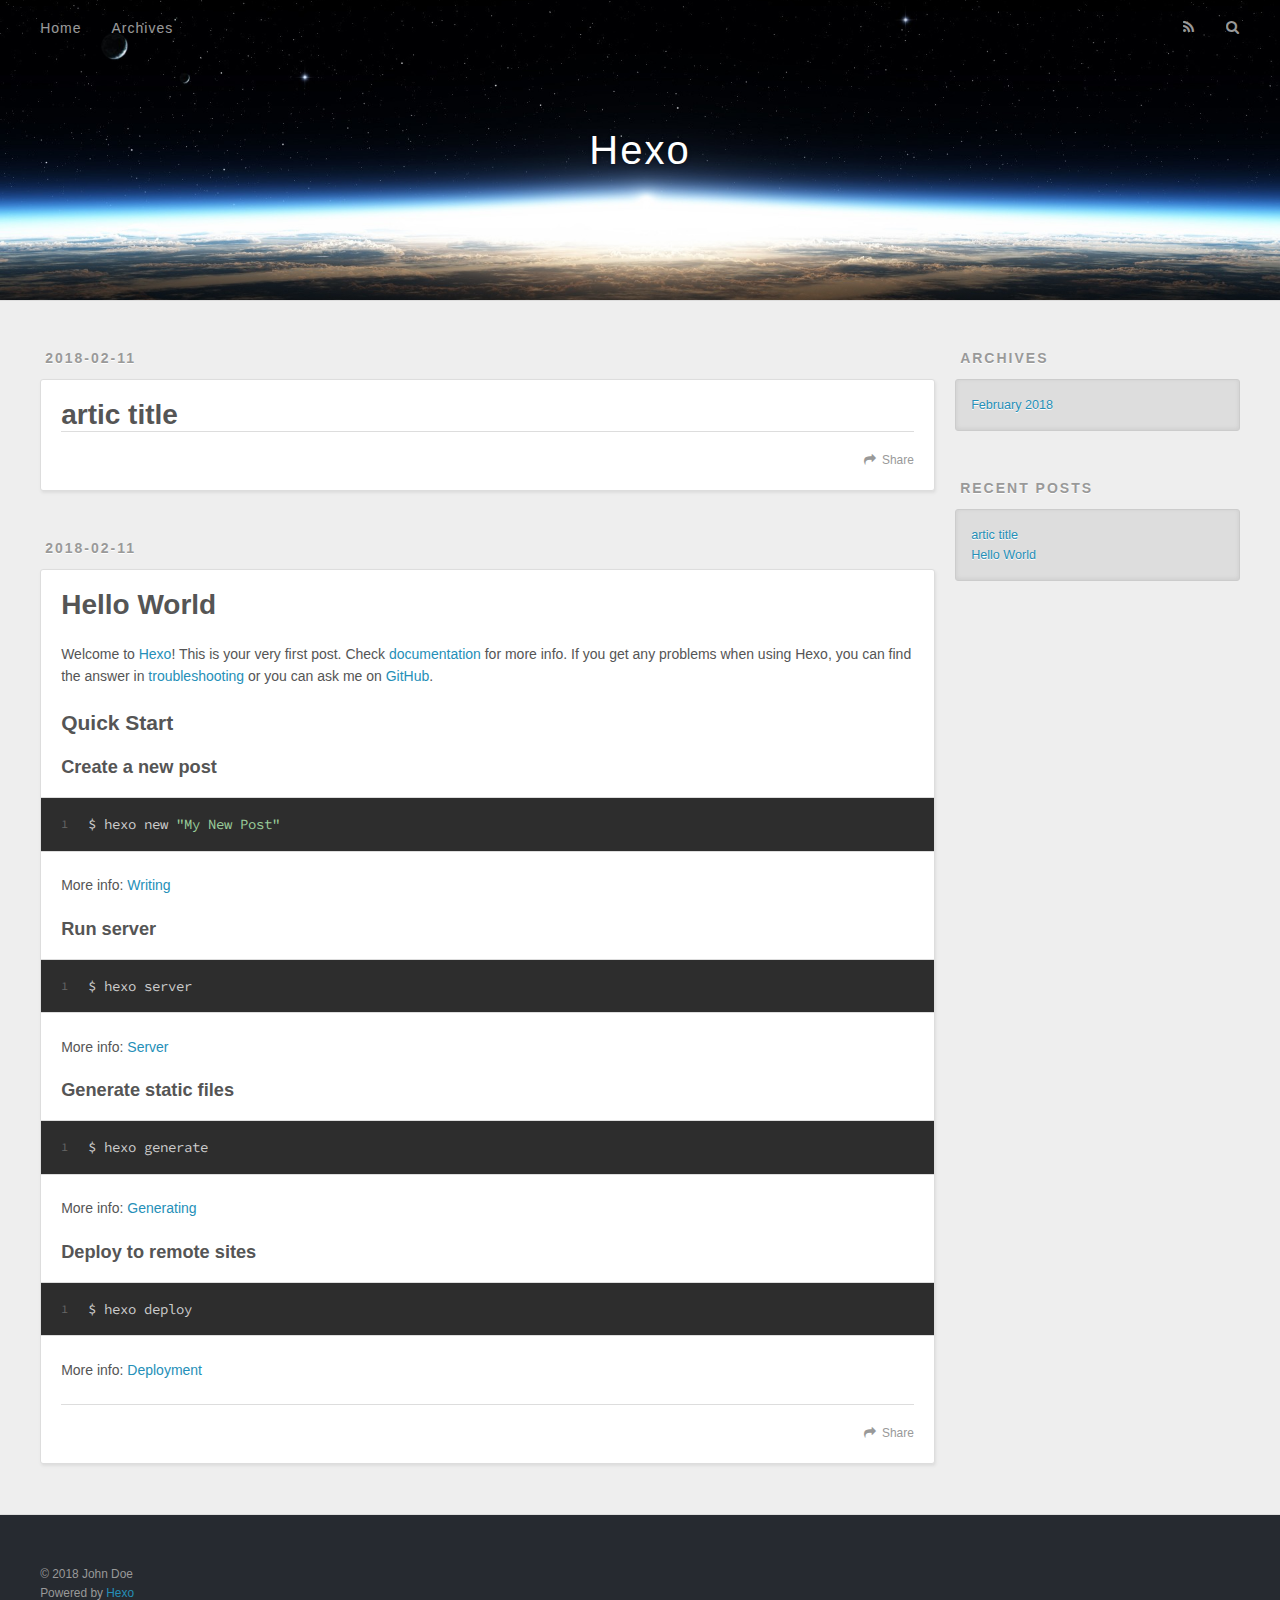
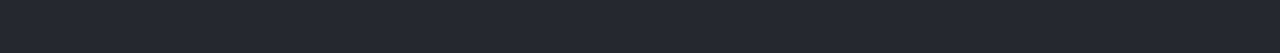
==== index.html @ de2e15bf "Site updated: 2018-02-11 19:12:45" ====
<!DOCTYPE html>
<html>
<head>
  <meta charset="utf-8">
  

  
  <title>Hexo</title>
  <meta name="viewport" content="width=device-width, initial-scale=1, maximum-scale=1">
  <meta property="og:type" content="website">
<meta property="og:title" content="Hexo">
<meta property="og:url" content="http://yoursite.com/index.html">
<meta property="og:site_name" content="Hexo">
<meta name="twitter:card" content="summary">
<meta name="twitter:title" content="Hexo">
  
    <link rel="alternate" href="/atom.xml" title="Hexo" type="application/atom+xml">
  
  
    <link rel="icon" href="/favicon.png">
  
  
    <link href="//fonts.googleapis.com/css?family=Source+Code+Pro" rel="stylesheet" type="text/css">
  
  <link rel="stylesheet" href="/css/style.css">
</head>

<body>
  <div id="container">
    <div id="wrap">
      <header id="header">
  <div id="banner"></div>
  <div id="header-outer" class="outer">
    <div id="header-title" class="inner">
      <h1 id="logo-wrap">
        <a href="/" id="logo">Hexo</a>
      </h1>
      
    </div>
    <div id="header-inner" class="inner">
      <nav id="main-nav">
        <a id="main-nav-toggle" class="nav-icon"></a>
        
          <a class="main-nav-link" href="/">Home</a>
        
          <a class="main-nav-link" href="/archives">Archives</a>
        
      </nav>
      <nav id="sub-nav">
        
          <a id="nav-rss-link" class="nav-icon" href="/atom.xml" title="RSS Feed"></a>
        
        <a id="nav-search-btn" class="nav-icon" title="Search"></a>
      </nav>
      <div id="search-form-wrap">
        <form action="//google.com/search" method="get" accept-charset="UTF-8" class="search-form"><input type="search" name="q" class="search-form-input" placeholder="Search"><button type="submit" class="search-form-submit">&#xF002;</button><input type="hidden" name="sitesearch" value="http://yoursite.com"></form>
      </div>
    </div>
  </div>
</header>
      <div class="outer">
        <section id="main">
  
    <article id="post-artic-title" class="article article-type-post" itemscope itemprop="blogPost">
  <div class="article-meta">
    <a href="/2018/02/11/artic-title/" class="article-date">
  <time datetime="2018-02-11T11:11:58.000Z" itemprop="datePublished">2018-02-11</time>
</a>
    
  </div>
  <div class="article-inner">
    
    
      <header class="article-header">
        
  
    <h1 itemprop="name">
      <a class="article-title" href="/2018/02/11/artic-title/">artic title</a>
    </h1>
  

      </header>
    
    <div class="article-entry" itemprop="articleBody">
      
        
      
    </div>
    <footer class="article-footer">
      <a data-url="http://yoursite.com/2018/02/11/artic-title/" data-id="cjdioxhmx0000fstmkhua2dfz" class="article-share-link">Share</a>
      
      
    </footer>
  </div>
  
</article>


  
    <article id="post-hello-world" class="article article-type-post" itemscope itemprop="blogPost">
  <div class="article-meta">
    <a href="/2018/02/11/hello-world/" class="article-date">
  <time datetime="2018-02-11T07:10:12.620Z" itemprop="datePublished">2018-02-11</time>
</a>
    
  </div>
  <div class="article-inner">
    
    
      <header class="article-header">
        
  
    <h1 itemprop="name">
      <a class="article-title" href="/2018/02/11/hello-world/">Hello World</a>
    </h1>
  

      </header>
    
    <div class="article-entry" itemprop="articleBody">
      
        <p>Welcome to <a href="https://hexo.io/" target="_blank" rel="noopener">Hexo</a>! This is your very first post. Check <a href="https://hexo.io/docs/" target="_blank" rel="noopener">documentation</a> for more info. If you get any problems when using Hexo, you can find the answer in <a href="https://hexo.io/docs/troubleshooting.html" target="_blank" rel="noopener">troubleshooting</a> or you can ask me on <a href="https://github.com/hexojs/hexo/issues" target="_blank" rel="noopener">GitHub</a>.</p>
<h2 id="Quick-Start"><a href="#Quick-Start" class="headerlink" title="Quick Start"></a>Quick Start</h2><h3 id="Create-a-new-post"><a href="#Create-a-new-post" class="headerlink" title="Create a new post"></a>Create a new post</h3><figure class="highlight bash"><table><tr><td class="gutter"><pre><span class="line">1</span><br></pre></td><td class="code"><pre><span class="line">$ hexo new <span class="string">"My New Post"</span></span><br></pre></td></tr></table></figure>
<p>More info: <a href="https://hexo.io/docs/writing.html" target="_blank" rel="noopener">Writing</a></p>
<h3 id="Run-server"><a href="#Run-server" class="headerlink" title="Run server"></a>Run server</h3><figure class="highlight bash"><table><tr><td class="gutter"><pre><span class="line">1</span><br></pre></td><td class="code"><pre><span class="line">$ hexo server</span><br></pre></td></tr></table></figure>
<p>More info: <a href="https://hexo.io/docs/server.html" target="_blank" rel="noopener">Server</a></p>
<h3 id="Generate-static-files"><a href="#Generate-static-files" class="headerlink" title="Generate static files"></a>Generate static files</h3><figure class="highlight bash"><table><tr><td class="gutter"><pre><span class="line">1</span><br></pre></td><td class="code"><pre><span class="line">$ hexo generate</span><br></pre></td></tr></table></figure>
<p>More info: <a href="https://hexo.io/docs/generating.html" target="_blank" rel="noopener">Generating</a></p>
<h3 id="Deploy-to-remote-sites"><a href="#Deploy-to-remote-sites" class="headerlink" title="Deploy to remote sites"></a>Deploy to remote sites</h3><figure class="highlight bash"><table><tr><td class="gutter"><pre><span class="line">1</span><br></pre></td><td class="code"><pre><span class="line">$ hexo deploy</span><br></pre></td></tr></table></figure>
<p>More info: <a href="https://hexo.io/docs/deployment.html" target="_blank" rel="noopener">Deployment</a></p>

      
    </div>
    <footer class="article-footer">
      <a data-url="http://yoursite.com/2018/02/11/hello-world/" data-id="cjdioxhoe0001fstmfyp3cfeg" class="article-share-link">Share</a>
      
      
    </footer>
  </div>
  
</article>


  


</section>
        
          <aside id="sidebar">
  
    

  
    

  
    
  
    
  <div class="widget-wrap">
    <h3 class="widget-title">Archives</h3>
    <div class="widget">
      <ul class="archive-list"><li class="archive-list-item"><a class="archive-list-link" href="/archives/2018/02/">February 2018</a></li></ul>
    </div>
  </div>


  
    
  <div class="widget-wrap">
    <h3 class="widget-title">Recent Posts</h3>
    <div class="widget">
      <ul>
        
          <li>
            <a href="/2018/02/11/artic-title/">artic title</a>
          </li>
        
          <li>
            <a href="/2018/02/11/hello-world/">Hello World</a>
          </li>
        
      </ul>
    </div>
  </div>

  
</aside>
        
      </div>
      <footer id="footer">
  
  <div class="outer">
    <div id="footer-info" class="inner">
      &copy; 2018 John Doe<br>
      Powered by <a href="http://hexo.io/" target="_blank">Hexo</a>
    </div>
  </div>
</footer>
    </div>
    <nav id="mobile-nav">
  
    <a href="/" class="mobile-nav-link">Home</a>
  
    <a href="/archives" class="mobile-nav-link">Archives</a>
  
</nav>
    

<script src="//ajax.googleapis.com/ajax/libs/jquery/2.0.3/jquery.min.js"></script>


  <link rel="stylesheet" href="/fancybox/jquery.fancybox.css">
  <script src="/fancybox/jquery.fancybox.pack.js"></script>


<script src="/js/script.js"></script>



  </div>
</body>
</html>
---- css/style.css ----
body {
  width: 100%;
}
body:before,
body:after {
  content: "";
  display: table;
}
body:after {
  clear: both;
}
html,
body,
div,
span,
applet,
object,
iframe,
h1,
h2,
h3,
h4,
h5,
h6,
p,
blockquote,
pre,
a,
abbr,
acronym,
address,
big,
cite,
code,
del,
dfn,
em,
img,
ins,
kbd,
q,
s,
samp,
small,
strike,
strong,
sub,
sup,
tt,
var,
dl,
dt,
dd,
ol,
ul,
li,
fieldset,
form,
label,
legend,
table,
caption,
tbody,
tfoot,
thead,
tr,
th,
td {
  margin: 0;
  padding: 0;
  border: 0;
  outline: 0;
  font-weight: inherit;
  font-style: inherit;
  font-family: inherit;
  font-size: 100%;
  vertical-align: baseline;
}
body {
  line-height: 1;
  color: #000;
  background: #fff;
}
ol,
ul {
  list-style: none;
}
table {
  border-collapse: separate;
  border-spacing: 0;
  vertical-align: middle;
}
caption,
th,
td {
  text-align: left;
  font-weight: normal;
  vertical-align: middle;
}
a img {
  border: none;
}
input,
button {
  margin: 0;
  padding: 0;
}
input::-moz-focus-inner,
button::-moz-focus-inner {
  border: 0;
  padding: 0;
}
@font-face {
  font-family: FontAwesome;
  font-style: normal;
  font-weight: normal;
  src: url("fonts/fontawesome-webfont.eot?v=#4.0.3");
  src: url("fonts/fontawesome-webfont.eot?#iefix&v=#4.0.3") format("embedded-opentype"), url("fonts/fontawesome-webfont.woff?v=#4.0.3") format("woff"), url("fonts/fontawesome-webfont.ttf?v=#4.0.3") format("truetype"), url("fonts/fontawesome-webfont.svg#fontawesomeregular?v=#4.0.3") format("svg");
}
html,
body,
#container {
  height: 100%;
}
body {
  background: #eee;
  font: 14px -apple-system, BlinkMacSystemFont, "Segoe UI", "Roboto", "Oxygen", "Ubuntu", "Cantarell", "Fira Sans", "Droid Sans", "Helvetica Neue", sans-serif;
  -webkit-text-size-adjust: 100%;
}
.outer {
  max-width: 1220px;
  margin: 0 auto;
  padding: 0 20px;
}
.outer:before,
.outer:after {
  content: "";
  display: table;
}
.outer:after {
  clear: both;
}
.inner {
  display: inline;
  float: left;
  width: 98.33333333333333%;
  margin: 0 0.833333333333333%;
}
.left,
.alignleft {
  float: left;
}
.right,
.alignright {
  float: right;
}
.clear {
  clear: both;
}
#container {
  position: relative;
}
.mobile-nav-on {
  overflow: hidden;
}
#wrap {
  height: 100%;
  width: 100%;
  position: absolute;
  top: 0;
  left: 0;
  -webkit-transition: 0.2s ease-out;
  -moz-transition: 0.2s ease-out;
  -ms-transition: 0.2s ease-out;
  transition: 0.2s ease-out;
  z-index: 1;
  background: #eee;
}
.mobile-nav-on #wrap {
  left: 280px;
}
@media screen and (min-width: 768px) {
  #main {
    display: inline;
    float: left;
    width: 73.33333333333333%;
    margin: 0 0.833333333333333%;
  }
}
.article-date,
.article-category-link,
.archive-year,
.widget-title {
  text-decoration: none;
  text-transform: uppercase;
  letter-spacing: 2px;
  color: #999;
  margin-bottom: 1em;
  margin-left: 5px;
  line-height: 1em;
  text-shadow: 0 1px #fff;
  font-weight: bold;
}
.article-inner,
.archive-article-inner {
  background: #fff;
  -webkit-box-shadow: 1px 2px 3px #ddd;
  box-shadow: 1px 2px 3px #ddd;
  border: 1px solid #ddd;
  border-radius: 3px;
}
.article-entry h1,
.widget h1 {
  font-size: 2em;
}
.article-entry h2,
.widget h2 {
  font-size: 1.5em;
}
.article-entry h3,
.widget h3 {
  font-size: 1.3em;
}
.article-entry h4,
.widget h4 {
  font-size: 1.2em;
}
.article-entry h5,
.widget h5 {
  font-size: 1em;
}
.article-entry h6,
.widget h6 {
  font-size: 1em;
  color: #999;
}
.article-entry hr,
.widget hr {
  border: 1px dashed #ddd;
}
.article-entry strong,
.widget strong {
  font-weight: bold;
}
.article-entry em,
.widget em,
.article-entry cite,
.widget cite {
  font-style: italic;
}
.article-entry sup,
.widget sup,
.article-entry sub,
.widget sub {
  font-size: 0.75em;
  line-height: 0;
  position: relative;
  vertical-align: baseline;
}
.article-entry sup,
.widget sup {
  top: -0.5em;
}
.article-entry sub,
.widget sub {
  bottom: -0.2em;
}
.article-entry small,
.widget small {
  font-size: 0.85em;
}
.article-entry acronym,
.widget acronym,
.article-entry abbr,
.widget abbr {
  border-bottom: 1px dotted;
}
.article-entry ul,
.widget ul,
.article-entry ol,
.widget ol,
.article-entry dl,
.widget dl {
  margin: 0 20px;
  line-height: 1.6em;
}
.article-entry ul ul,
.widget ul ul,
.article-entry ol ul,
.widget ol ul,
.article-entry ul ol,
.widget ul ol,
.article-entry ol ol,
.widget ol ol {
  margin-top: 0;
  margin-bottom: 0;
}
.article-entry ul,
.widget ul {
  list-style: disc;
}
.article-entry ol,
.widget ol {
  list-style: decimal;
}
.article-entry dt,
.widget dt {
  font-weight: bold;
}
#header {
  height: 300px;
  position: relative;
  border-bottom: 1px solid #ddd;
}
#header:before,
#header:after {
  content: "";
  position: absolute;
  left: 0;
  right: 0;
  height: 40px;
}
#header:before {
  top: 0;
  background: -webkit-linear-gradient(rgba(0,0,0,0.2), transparent);
  background: -moz-linear-gradient(rgba(0,0,0,0.2), transparent);
  background: -ms-linear-gradient(rgba(0,0,0,0.2), transparent);
  background: linear-gradient(rgba(0,0,0,0.2), transparent);
}
#header:after {
  bottom: 0;
  background: -webkit-linear-gradient(transparent, rgba(0,0,0,0.2));
  background: -moz-linear-gradient(transparent, rgba(0,0,0,0.2));
  background: -ms-linear-gradient(transparent, rgba(0,0,0,0.2));
  background: linear-gradient(transparent, rgba(0,0,0,0.2));
}
#header-outer {
  height: 100%;
  position: relative;
}
#header-inner {
  position: relative;
  overflow: hidden;
}
#banner {
  position: absolute;
  top: 0;
  left: 0;
  width: 100%;
  height: 100%;
  background: url("images/banner.jpg") center #000;
  -webkit-background-size: cover;
  -moz-background-size: cover;
  background-size: cover;
  z-index: -1;
}
#header-title {
  text-align: center;
  height: 40px;
  position: absolute;
  top: 50%;
  left: 0;
  margin-top: -20px;
}
#logo,
#subtitle {
  text-decoration: none;
  color: #fff;
  font-weight: 300;
  text-shadow: 0 1px 4px rgba(0,0,0,0.3);
}
#logo {
  font-size: 40px;
  line-height: 40px;
  letter-spacing: 2px;
}
#subtitle {
  font-size: 16px;
  line-height: 16px;
  letter-spacing: 1px;
}
#subtitle-wrap {
  margin-top: 16px;
}
#main-nav {
  float: left;
  margin-left: -15px;
}
.nav-icon,
.main-nav-link {
  float: left;
  color: #fff;
  opacity: 0.6;
  text-decoration: none;
  text-shadow: 0 1px rgba(0,0,0,0.2);
  -webkit-transition: opacity 0.2s;
  -moz-transition: opacity 0.2s;
  -ms-transition: opacity 0.2s;
  transition: opacity 0.2s;
  display: block;
  padding: 20px 15px;
}
.nav-icon:hover,
.main-nav-link:hover {
  opacity: 1;
}
.nav-icon {
  font-family: FontAwesome;
  text-align: center;
  font-size: 14px;
  width: 14px;
  height: 14px;
  padding: 20px 15px;
  position: relative;
  cursor: pointer;
}
.main-nav-link {
  font-weight: 300;
  letter-spacing: 1px;
}
@media screen and (max-width: 479px) {
  .main-nav-link {
    display: none;
  }
}
#main-nav-toggle {
  display: none;
}
#main-nav-toggle:before {
  content: "\f0c9";
}
@media screen and (max-width: 479px) {
  #main-nav-toggle {
    display: block;
  }
}
#sub-nav {
  float: right;
  margin-right: -15px;
}
#nav-rss-link:before {
  content: "\f09e";
}
#nav-search-btn:before {
  content: "\f002";
}
#search-form-wrap {
  position: absolute;
  top: 15px;
  width: 150px;
  height: 30px;
  right: -150px;
  opacity: 0;
  -webkit-transition: 0.2s ease-out;
  -moz-transition: 0.2s ease-out;
  -ms-transition: 0.2s ease-out;
  transition: 0.2s ease-out;
}
#search-form-wrap.on {
  opacity: 1;
  right: 0;
}
@media screen and (max-width: 479px) {
  #search-form-wrap {
    width: 100%;
    right: -100%;
  }
}
.search-form {
  position: absolute;
  top: 0;
  left: 0;
  right: 0;
  background: #fff;
  padding: 5px 15px;
  border-radius: 15px;
  -webkit-box-shadow: 0 0 10px rgba(0,0,0,0.3);
  box-shadow: 0 0 10px rgba(0,0,0,0.3);
}
.search-form-input {
  border: none;
  background: none;
  color: #555;
  width: 100%;
  font: 13px -apple-system, BlinkMacSystemFont, "Segoe UI", "Roboto", "Oxygen", "Ubuntu", "Cantarell", "Fira Sans", "Droid Sans", "Helvetica Neue", sans-serif;
  outline: none;
}
.search-form-input::-webkit-search-results-decoration,
.search-form-input::-webkit-search-cancel-button {
  -webkit-appearance: none;
}
.search-form-submit {
  position: absolute;
  top: 50%;
  right: 10px;
  margin-top: -7px;
  font: 13px FontAwesome;
  border: none;
  background: none;
  color: #bbb;
  cursor: pointer;
}
.search-form-submit:hover,
.search-form-submit:focus {
  color: #777;
}
.article {
  margin: 50px 0;
}
.article-inner {
  overflow: hidden;
}
.article-meta:before,
.article-meta:after {
  content: "";
  display: table;
}
.article-meta:after {
  clear: both;
}
.article-date {
  float: left;
}
.article-category {
  float: left;
  line-height: 1em;
  color: #ccc;
  text-shadow: 0 1px #fff;
  margin-left: 8px;
}
.article-category:before {
  content: "\2022";
}
.article-category-link {
  margin: 0 12px 1em;
}
.article-header {
  padding: 20px 20px 0;
}
.article-title {
  text-decoration: none;
  font-size: 2em;
  font-weight: bold;
  color: #555;
  line-height: 1.1em;
  -webkit-transition: color 0.2s;
  -moz-transition: color 0.2s;
  -ms-transition: color 0.2s;
  transition: color 0.2s;
}
a.article-title:hover {
  color: #258fb8;
}
.article-entry {
  color: #555;
  padding: 0 20px;
}
.article-entry:before,
.article-entry:after {
  content: "";
  display: table;
}
.article-entry:after {
  clear: both;
}
.article-entry p,
.article-entry table {
  line-height: 1.6em;
  margin: 1.6em 0;
}
.article-entry h1,
.article-entry h2,
.article-entry h3,
.article-entry h4,
.article-entry h5,
.article-entry h6 {
  font-weight: bold;
}
.article-entry h1,
.article-entry h2,
.article-entry h3,
.article-entry h4,
.article-entry h5,
.article-entry h6 {
  line-height: 1.1em;
  margin: 1.1em 0;
}
.article-entry a {
  color: #258fb8;
  text-decoration: none;
}
.article-entry a:hover {
  text-decoration: underline;
}
.article-entry ul,
.article-entry ol,
.article-entry dl {
  margin-top: 1.6em;
  margin-bottom: 1.6em;
}
.article-entry img,
.article-entry video {
  max-width: 100%;
  height: auto;
  display: block;
  margin: auto;
}
.article-entry iframe {
  border: none;
}
.article-entry table {
  width: 100%;
  border-collapse: collapse;
  border-spacing: 0;
}
.article-entry th {
  font-weight: bold;
  border-bottom: 3px solid #ddd;
  padding-bottom: 0.5em;
}
.article-entry td {
  border-bottom: 1px solid #ddd;
  padding: 10px 0;
}
.article-entry blockquote {
  font-family: Georgia, "Times New Roman", serif;
  font-size: 1.4em;
  margin: 1.6em 20px;
  text-align: center;
}
.article-entry blockquote footer {
  font-size: 14px;
  margin: 1.6em 0;
  font-family: -apple-system, BlinkMacSystemFont, "Segoe UI", "Roboto", "Oxygen", "Ubuntu", "Cantarell", "Fira Sans", "Droid Sans", "Helvetica Neue", sans-serif;
}
.article-entry blockquote footer cite:before {
  content: "—";
  padding: 0 0.5em;
}
.article-entry .pullquote {
  text-align: left;
  width: 45%;
  margin: 0;
}
.article-entry .pullquote.left {
  margin-left: 0.5em;
  margin-right: 1em;
}
.article-entry .pullquote.right {
  margin-right: 0.5em;
  margin-left: 1em;
}
.article-entry .caption {
  color: #999;
  display: block;
  font-size: 0.9em;
  margin-top: 0.5em;
  position: relative;
  text-align: center;
}
.article-entry .video-container {
  position: relative;
  padding-top: 56.25%;
  height: 0;
  overflow: hidden;
}
.article-entry .video-container iframe,
.article-entry .video-container object,
.article-entry .video-container embed {
  position: absolute;
  top: 0;
  left: 0;
  width: 100%;
  height: 100%;
  margin-top: 0;
}
.article-more-link a {
  display: inline-block;
  line-height: 1em;
  padding: 6px 15px;
  border-radius: 15px;
  background: #eee;
  color: #999;
  text-shadow: 0 1px #fff;
  text-decoration: none;
}
.article-more-link a:hover {
  background: #258fb8;
  color: #fff;
  text-decoration: none;
  text-shadow: 0 1px #1e7293;
}
.article-footer {
  font-size: 0.85em;
  line-height: 1.6em;
  border-top: 1px solid #ddd;
  padding-top: 1.6em;
  margin: 0 20px 20px;
}
.article-footer:before,
.article-footer:after {
  content: "";
  display: table;
}
.article-footer:after {
  clear: both;
}
.article-footer a {
  color: #999;
  text-decoration: none;
}
.article-footer a:hover {
  color: #555;
}
.article-tag-list-item {
  float: left;
  margin-right: 10px;
}
.article-tag-list-link:before {
  content: "#";
}
.article-comment-link {
  float: right;
}
.article-comment-link:before {
  content: "\f075";
  font-family: FontAwesome;
  padding-right: 8px;
}
.article-share-link {
  cursor: pointer;
  float: right;
  margin-left: 20px;
}
.article-share-link:before {
  content: "\f064";
  font-family: FontAwesome;
  padding-right: 6px;
}
#article-nav {
  position: relative;
}
#article-nav:before,
#article-nav:after {
  content: "";
  display: table;
}
#article-nav:after {
  clear: both;
}
@media screen and (min-width: 768px) {
  #article-nav {
    margin: 50px 0;
  }
  #article-nav:before {
    width: 8px;
    height: 8px;
    position: absolute;
    top: 50%;
    left: 50%;
    margin-top: -4px;
    margin-left: -4px;
    content: "";
    border-radius: 50%;
    background: #ddd;
    -webkit-box-shadow: 0 1px 2px #fff;
    box-shadow: 0 1px 2px #fff;
  }
}
.article-nav-link-wrap {
  text-decoration: none;
  text-shadow: 0 1px #fff;
  color: #999;
  -webkit-box-sizing: border-box;
  -moz-box-sizing: border-box;
  box-sizing: border-box;
  margin-top: 50px;
  text-align: center;
  display: block;
}
.article-nav-link-wrap:hover {
  color: #555;
}
@media screen and (min-width: 768px) {
  .article-nav-link-wrap {
    width: 50%;
    margin-top: 0;
  }
}
@media screen and (min-width: 768px) {
  #article-nav-newer {
    float: left;
    text-align: right;
    padding-right: 20px;
  }
}
@media screen and (min-width: 768px) {
  #article-nav-older {
    float: right;
    text-align: left;
    padding-left: 20px;
  }
}
.article-nav-caption {
  text-transform: uppercase;
  letter-spacing: 2px;
  color: #ddd;
  line-height: 1em;
  font-weight: bold;
}
#article-nav-newer .article-nav-caption {
  margin-right: -2px;
}
.article-nav-title {
  font-size: 0.85em;
  line-height: 1.6em;
  margin-top: 0.5em;
}
.article-share-box {
  position: absolute;
  display: none;
  background: #fff;
  -webkit-box-shadow: 1px 2px 10px rgba(0,0,0,0.2);
  box-shadow: 1px 2px 10px rgba(0,0,0,0.2);
  border-radius: 3px;
  margin-left: -145px;
  overflow: hidden;
  z-index: 1;
}
.article-share-box.on {
  display: block;
}
.article-share-input {
  width: 100%;
  background: none;
  -webkit-box-sizing: border-box;
  -moz-box-sizing: border-box;
  box-sizing: border-box;
  font: 14px -apple-system, BlinkMacSystemFont, "Segoe UI", "Roboto", "Oxygen", "Ubuntu", "Cantarell", "Fira Sans", "Droid Sans", "Helvetica Neue", sans-serif;
  padding: 0 15px;
  color: #555;
  outline: none;
  border: 1px solid #ddd;
  border-radius: 3px 3px 0 0;
  height: 36px;
  line-height: 36px;
}
.article-share-links {
  background: #eee;
}
.article-share-links:before,
.article-share-links:after {
  content: "";
  display: table;
}
.article-share-links:after {
  clear: both;
}
.article-share-twitter,
.article-share-facebook,
.article-share-pinterest,
.article-share-google {
  width: 50px;
  height: 36px;
  display: block;
  float: left;
  position: relative;
  color: #999;
  text-shadow: 0 1px #fff;
}
.article-share-twitter:before,
.article-share-facebook:before,
.article-share-pinterest:before,
.article-share-google:before {
  font-size: 20px;
  font-family: FontAwesome;
  width: 20px;
  height: 20px;
  position: absolute;
  top: 50%;
  left: 50%;
  margin-top: -10px;
  margin-left: -10px;
  text-align: center;
}
.article-share-twitter:hover,
.article-share-facebook:hover,
.article-share-pinterest:hover,
.article-share-google:hover {
  color: #fff;
}
.article-share-twitter:before {
  content: "\f099";
}
.article-share-twitter:hover {
  background: #00aced;
  text-shadow: 0 1px #008abe;
}
.article-share-facebook:before {
  content: "\f09a";
}
.article-share-facebook:hover {
  background: #3b5998;
  text-shadow: 0 1px #2f477a;
}
.article-share-pinterest:before {
  content: "\f0d2";
}
.article-share-pinterest:hover {
  background: #cb2027;
  text-shadow: 0 1px #a21a1f;
}
.article-share-google:before {
  content: "\f0d5";
}
.article-share-google:hover {
  background: #dd4b39;
  text-shadow: 0 1px #be3221;
}
.article-gallery {
  background: #000;
  position: relative;
}
.article-gallery-photos {
  position: relative;
  overflow: hidden;
}
.article-gallery-img {
  display: none;
  max-width: 100%;
}
.article-gallery-img:first-child {
  display: block;
}
.article-gallery-img.loaded {
  position: absolute;
  display: block;
}
.article-gallery-img img {
  display: block;
  max-width: 100%;
  margin: 0 auto;
}
#comments {
  background: #fff;
  -webkit-box-shadow: 1px 2px 3px #ddd;
  box-shadow: 1px 2px 3px #ddd;
  padding: 20px;
  border: 1px solid #ddd;
  border-radius: 3px;
  margin: 50px 0;
}
#comments a {
  color: #258fb8;
}
.archives-wrap {
  margin: 50px 0;
}
.archives:before,
.archives:after {
  content: "";
  display: table;
}
.archives:after {
  clear: both;
}
.archive-year-wrap {
  margin-bottom: 1em;
}
.archives {
  -webkit-column-gap: 10px;
  -moz-column-gap: 10px;
  column-gap: 10px;
}
@media screen and (min-width: 480px) and (max-width: 767px) {
  .archives {
    -webkit-column-count: 2;
    -moz-column-count: 2;
    column-count: 2;
  }
}
@media screen and (min-width: 768px) {
  .archives {
    -webkit-column-count: 3;
    -moz-column-count: 3;
    column-count: 3;
  }
}
.archive-article {
  -webkit-column-break-inside: avoid;
  page-break-inside: avoid;
  overflow: hidden;
  break-inside: avoid-column;
}
.archive-article-inner {
  padding: 10px;
  margin-bottom: 15px;
}
.archive-article-title {
  text-decoration: none;
  font-weight: bold;
  color: #555;
  -webkit-transition: color 0.2s;
  -moz-transition: color 0.2s;
  -ms-transition: color 0.2s;
  transition: color 0.2s;
  line-height: 1.6em;
}
.archive-article-title:hover {
  color: #258fb8;
}
.archive-article-footer {
  margin-top: 1em;
}
.archive-article-date {
  color: #999;
  text-decoration: none;
  font-size: 0.85em;
  line-height: 1em;
  margin-bottom: 0.5em;
  display: block;
}
#page-nav {
  margin: 50px auto;
  background: #fff;
  -webkit-box-shadow: 1px 2px 3px #ddd;
  box-shadow: 1px 2px 3px #ddd;
  border: 1px solid #ddd;
  border-radius: 3px;
  text-align: center;
  color: #999;
  overflow: hidden;
}
#page-nav:before,
#page-nav:after {
  content: "";
  display: table;
}
#page-nav:after {
  clear: both;
}
#page-nav a,
#page-nav span {
  padding: 10px 20px;
  line-height: 1;
  height: 2ex;
}
#page-nav a {
  color: #999;
  text-decoration: none;
}
#page-nav a:hover {
  background: #999;
  color: #fff;
}
#page-nav .prev {
  float: left;
}
#page-nav .next {
  float: right;
}
#page-nav .page-number {
  display: inline-block;
}
@media screen and (max-width: 479px) {
  #page-nav .page-number {
    display: none;
  }
}
#page-nav .current {
  color: #555;
  font-weight: bold;
}
#page-nav .space {
  color: #ddd;
}
#footer {
  background: #262a30;
  padding: 50px 0;
  border-top: 1px solid #ddd;
  color: #999;
}
#footer a {
  color: #258fb8;
  text-decoration: none;
}
#footer a:hover {
  text-decoration: underline;
}
#footer-info {
  line-height: 1.6em;
  font-size: 0.85em;
}
.article-entry pre,
.article-entry .highlight {
  background: #2d2d2d;
  margin: 0 -20px;
  padding: 15px 20px;
  border-style: solid;
  border-color: #ddd;
  border-width: 1px 0;
  overflow: auto;
  color: #ccc;
  line-height: 22.400000000000002px;
}
.article-entry .highlight .gutter pre,
.article-entry .gist .gist-file .gist-data .line-numbers {
  color: #666;
  font-size: 0.85em;
}
.article-entry pre,
.article-entry code {
  font-family: "Source Code Pro", Consolas, Monaco, Menlo, Consolas, monospace;
}
.article-entry code {
  background: #eee;
  text-shadow: 0 1px #fff;
  padding: 0 0.3em;
}
.article-entry pre code {
  background: none;
  text-shadow: none;
  padding: 0;
}
.article-entry .highlight pre {
  border: none;
  margin: 0;
  padding: 0;
}
.article-entry .highlight table {
  margin: 0;
  width: auto;
}
.article-entry .highlight td {
  border: none;
  padding: 0;
}
.article-entry .highlight figcaption {
  font-size: 0.85em;
  color: #999;
  line-height: 1em;
  margin-bottom: 1em;
}
.article-entry .highlight figcaption:before,
.article-entry .highlight figcaption:after {
  content: "";
  display: table;
}
.article-entry .highlight figcaption:after {
  clear: both;
}
.article-entry .highlight figcaption a {
  float: right;
}
.article-entry .highlight .gutter pre {
  text-align: right;
  padding-right: 20px;
}
.article-entry .highlight .line {
  height: 22.400000000000002px;
}
.article-entry .highlight .line.marked {
  background: #515151;
}
.article-entry .gist {
  margin: 0 -20px;
  border-style: solid;
  border-color: #ddd;
  border-width: 1px 0;
  background: #2d2d2d;
  padding: 15px 20px 15px 0;
}
.article-entry .gist .gist-file {
  border: none;
  font-family: "Source Code Pro", Consolas, Monaco, Menlo, Consolas, monospace;
  margin: 0;
}
.article-entry .gist .gist-file .gist-data {
  background: none;
  border: none;
}
.article-entry .gist .gist-file .gist-data .line-numbers {
  background: none;
  border: none;
  padding: 0 20px 0 0;
}
.article-entry .gist .gist-file .gist-data .line-data {
  padding: 0 !important;
}
.article-entry .gist .gist-file .highlight {
  margin: 0;
  padding: 0;
  border: none;
}
.article-entry .gist .gist-file .gist-meta {
  background: #2d2d2d;
  color: #999;
  font: 0.85em -apple-system, BlinkMacSystemFont, "Segoe UI", "Roboto", "Oxygen", "Ubuntu", "Cantarell", "Fira Sans", "Droid Sans", "Helvetica Neue", sans-serif;
  text-shadow: 0 0;
  padding: 0;
  margin-top: 1em;
  margin-left: 20px;
}
.article-entry .gist .gist-file .gist-meta a {
  color: #258fb8;
  font-weight: normal;
}
.article-entry .gist .gist-file .gist-meta a:hover {
  text-decoration: underline;
}
pre .comment,
pre .title {
  color: #999;
}
pre .variable,
pre .attribute,
pre .tag,
pre .regexp,
pre .ruby .constant,
pre .xml .tag .title,
pre .xml .pi,
pre .xml .doctype,
pre .html .doctype,
pre .css .id,
pre .css .class,
pre .css .pseudo {
  color: #f2777a;
}
pre .number,
pre .preprocessor,
pre .built_in,
pre .literal,
pre .params,
pre .constant {
  color: #f99157;
}
pre .class,
pre .ruby .class .title,
pre .css .rules .attribute {
  color: #9c9;
}
pre .string,
pre .value,
pre .inheritance,
pre .header,
pre .ruby .symbol,
pre .xml .cdata {
  color: #9c9;
}
pre .css .hexcolor {
  color: #6cc;
}
pre .function,
pre .python .decorator,
pre .python .title,
pre .ruby .function .title,
pre .ruby .title .keyword,
pre .perl .sub,
pre .javascript .title,
pre .coffeescript .title {
  color: #69c;
}
pre .keyword,
pre .javascript .function {
  color: #c9c;
}
@media screen and (max-width: 479px) {
  #mobile-nav {
    position: absolute;
    top: 0;
    left: 0;
    width: 280px;
    height: 100%;
    background: #191919;
    border-right: 1px solid #fff;
  }
}
@media screen and (max-width: 479px) {
  .mobile-nav-link {
    display: block;
    color: #999;
    text-decoration: none;
    padding: 15px 20px;
    font-weight: bold;
  }
  .mobile-nav-link:hover {
    color: #fff;
  }
}
@media screen and (min-width: 768px) {
  #sidebar {
    display: inline;
    float: left;
    width: 23.333333333333332%;
    margin: 0 0.833333333333333%;
  }
}
.widget-wrap {
  margin: 50px 0;
}
.widget {
  color: #777;
  text-shadow: 0 1px #fff;
  background: #ddd;
  -webkit-box-shadow: 0 -1px 4px #ccc inset;
  box-shadow: 0 -1px 4px #ccc inset;
  border: 1px solid #ccc;
  padding: 15px;
  border-radius: 3px;
}
.widget a {
  color: #258fb8;
  text-decoration: none;
}
.widget a:hover {
  text-decoration: underline;
}
.widget ul ul,
.widget ol ul,
.widget dl ul,
.widget ul ol,
.widget ol ol,
.widget dl ol,
.widget ul dl,
.widget ol dl,
.widget dl dl {
  margin-left: 15px;
  list-style: disc;
}
.widget {
  line-height: 1.6em;
  word-wrap: break-word;
  font-size: 0.9em;
}
.widget ul,
.widget ol {
  list-style: none;
  margin: 0;
}
.widget ul ul,
.widget ol ul,
.widget ul ol,
.widget ol ol {
  margin: 0 20px;
}
.widget ul ul,
.widget ol ul {
  list-style: disc;
}
.widget ul ol,
.widget ol ol {
  list-style: decimal;
}
.category-list-count,
.tag-list-count,
.archive-list-count {
  padding-left: 5px;
  color: #999;
  font-size: 0.85em;
}
.category-list-count:before,
.tag-list-count:before,
.archive-list-count:before {
  content: "(";
}
.category-list-count:after,
.tag-list-count:after,
.archive-list-count:after {
  content: ")";
}
.tagcloud a {
  margin-right: 5px;
  display: inline-block;
}
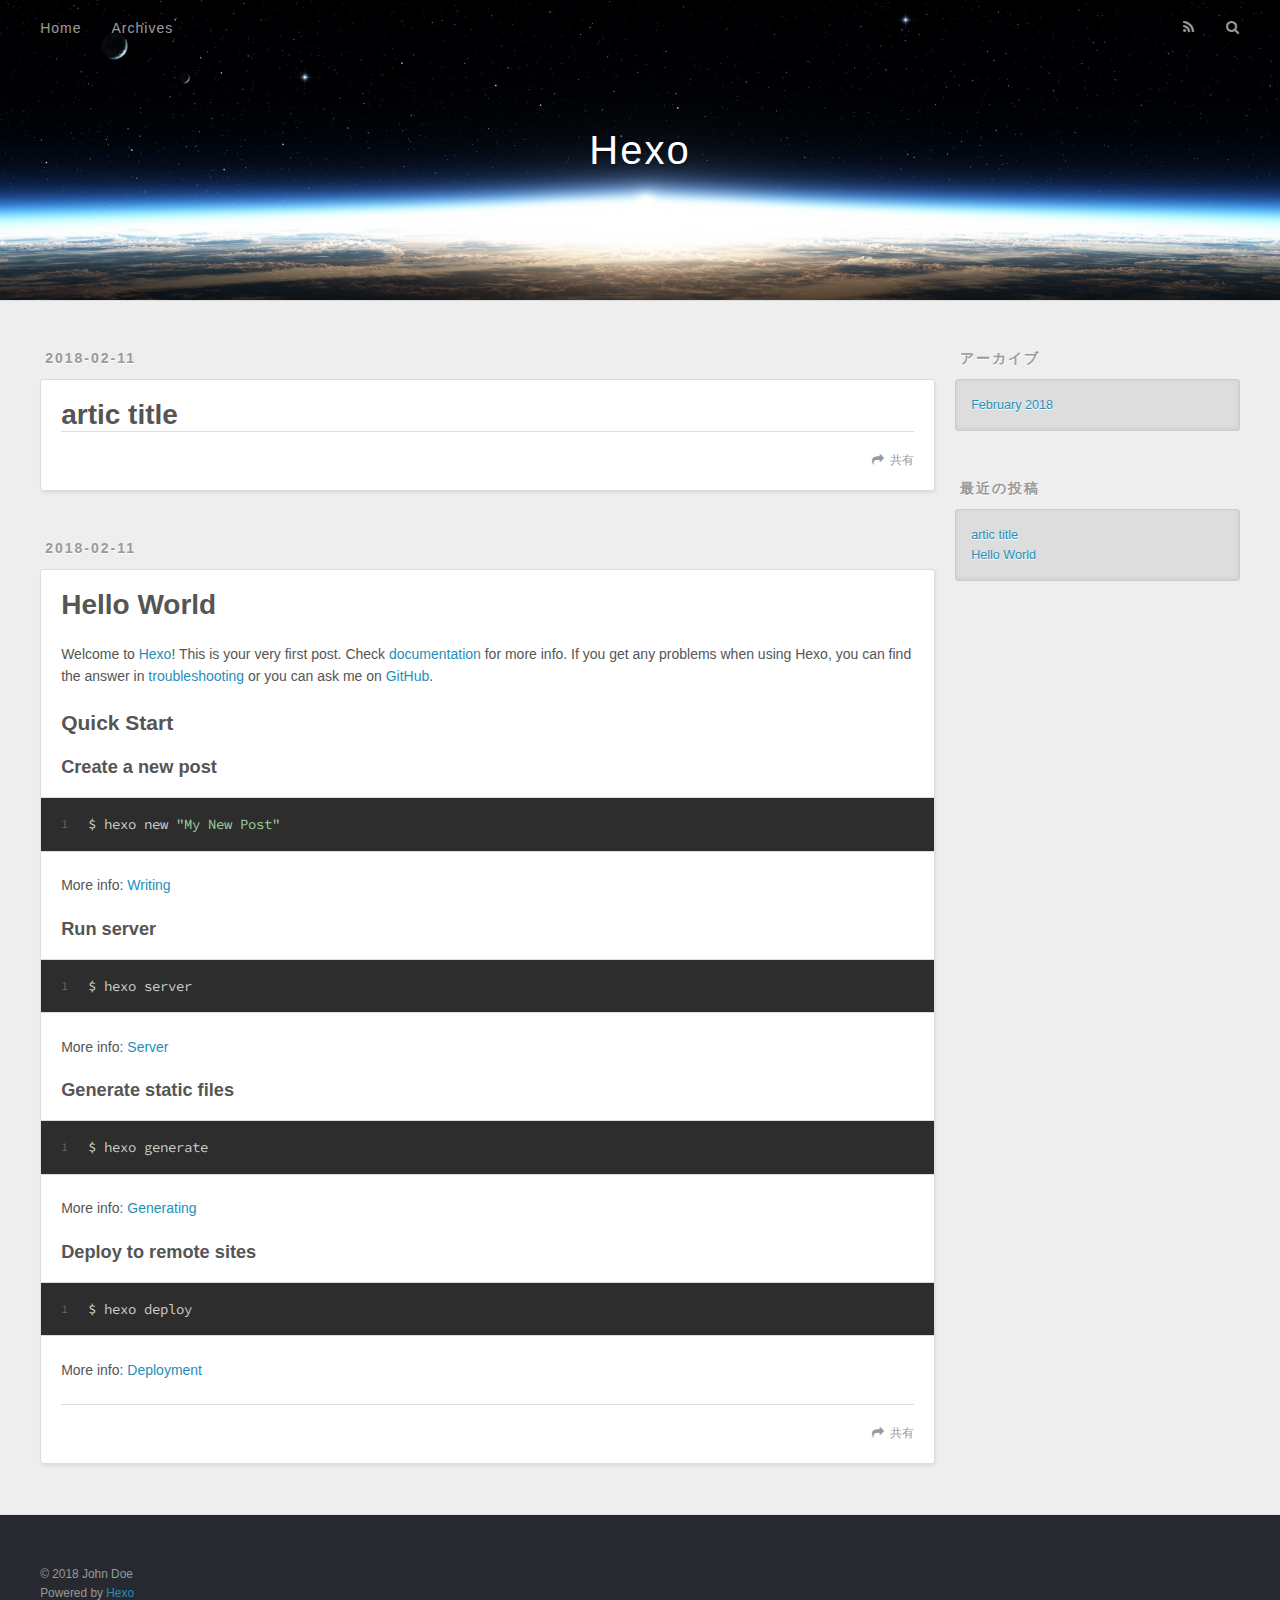
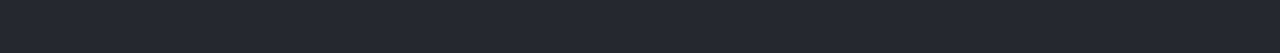
==== commit fb7ebce8: "Site updated: 2018-02-11 19:22:36" ====
--- a/index.html
+++ b/index.html
@@ -48,9 +48,9 @@
       </nav>
       <nav id="sub-nav">
         
-          <a id="nav-rss-link" class="nav-icon" href="/atom.xml" title="RSS Feed"></a>
-        
-        <a id="nav-search-btn" class="nav-icon" title="Search"></a>
+          <a id="nav-rss-link" class="nav-icon" href="/atom.xml" title="RSSフィード"></a>
+        
+        <a id="nav-search-btn" class="nav-icon" title="検索"></a>
       </nav>
       <div id="search-form-wrap">
         <form action="//google.com/search" method="get" accept-charset="UTF-8" class="search-form"><input type="search" name="q" class="search-form-input" placeholder="Search"><button type="submit" class="search-form-submit">&#xF002;</button><input type="hidden" name="sitesearch" value="http://yoursite.com"></form>
@@ -87,7 +87,7 @@
       
     </div>
     <footer class="article-footer">
-      <a data-url="http://yoursite.com/2018/02/11/artic-title/" data-id="cjdioxhmx0000fstmkhua2dfz" class="article-share-link">Share</a>
+      <a data-url="http://yoursite.com/2018/02/11/artic-title/" data-id="cjdipa8c90000hstmxk5we2dz" class="article-share-link">共有</a>
       
       
     </footer>
@@ -132,7 +132,7 @@
       
     </div>
     <footer class="article-footer">
-      <a data-url="http://yoursite.com/2018/02/11/hello-world/" data-id="cjdioxhoe0001fstmfyp3cfeg" class="article-share-link">Share</a>
+      <a data-url="http://yoursite.com/2018/02/11/hello-world/" data-id="cjdipa8cn0001hstm4rlzfzyu" class="article-share-link">共有</a>
       
       
     </footer>
@@ -158,7 +158,7 @@
   
     
   <div class="widget-wrap">
-    <h3 class="widget-title">Archives</h3>
+    <h3 class="widget-title">アーカイブ</h3>
     <div class="widget">
       <ul class="archive-list"><li class="archive-list-item"><a class="archive-list-link" href="/archives/2018/02/">February 2018</a></li></ul>
     </div>
@@ -168,7 +168,7 @@
   
     
   <div class="widget-wrap">
-    <h3 class="widget-title">Recent Posts</h3>
+    <h3 class="widget-title">最近の投稿</h3>
     <div class="widget">
       <ul>
         
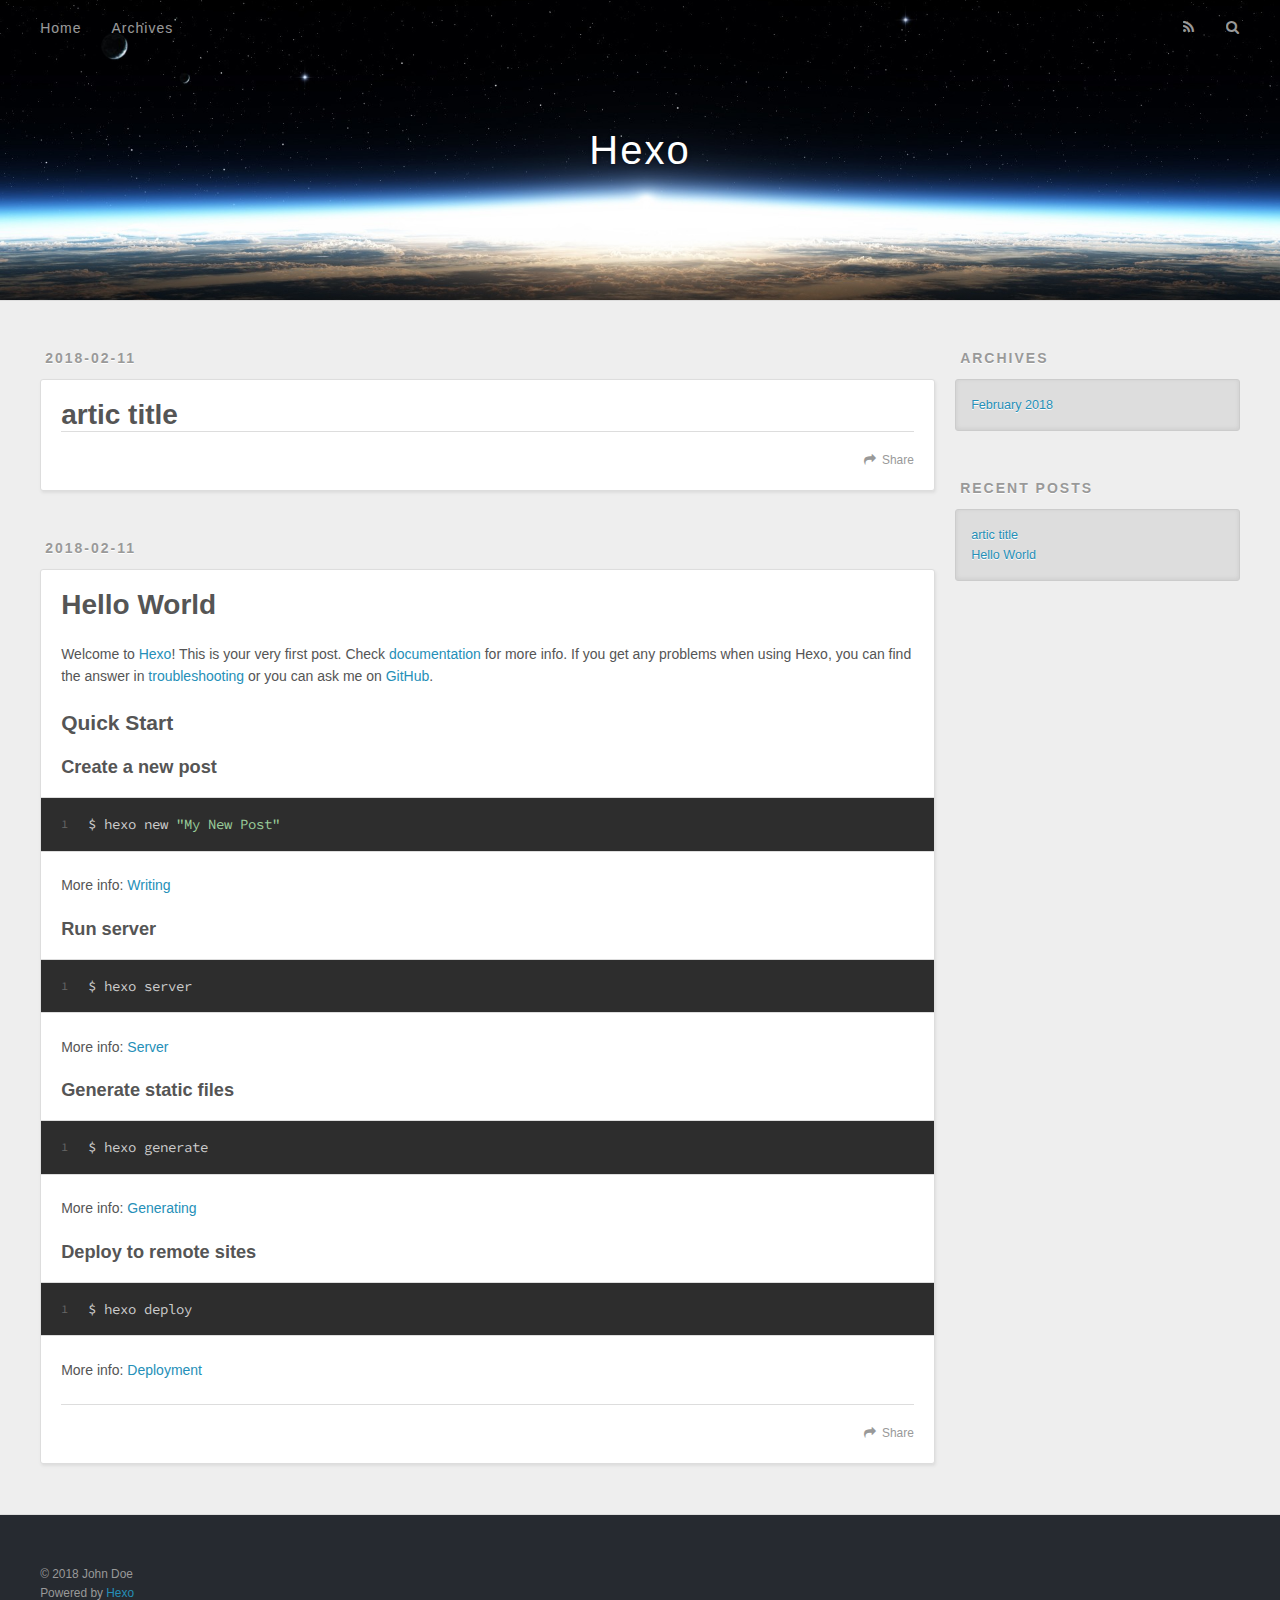
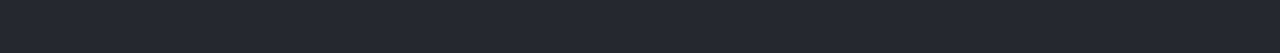
==== commit 6d27d595: "Site updated: 2018-02-11 19:49:24" ====
--- a/index.html
+++ b/index.html
@@ -48,9 +48,9 @@
       </nav>
       <nav id="sub-nav">
         
-          <a id="nav-rss-link" class="nav-icon" href="/atom.xml" title="RSSフィード"></a>
-        
-        <a id="nav-search-btn" class="nav-icon" title="検索"></a>
+          <a id="nav-rss-link" class="nav-icon" href="/atom.xml" title="RSS Feed"></a>
+        
+        <a id="nav-search-btn" class="nav-icon" title="Search"></a>
       </nav>
       <div id="search-form-wrap">
         <form action="//google.com/search" method="get" accept-charset="UTF-8" class="search-form"><input type="search" name="q" class="search-form-input" placeholder="Search"><button type="submit" class="search-form-submit">&#xF002;</button><input type="hidden" name="sitesearch" value="http://yoursite.com"></form>
@@ -87,7 +87,7 @@
       
     </div>
     <footer class="article-footer">
-      <a data-url="http://yoursite.com/2018/02/11/artic-title/" data-id="cjdipa8c90000hstmxk5we2dz" class="article-share-link">共有</a>
+      <a data-url="http://yoursite.com/2018/02/11/artic-title/" data-id="cjdiq8qq60000iwtmz5j4u8vp" class="article-share-link">Share</a>
       
       
     </footer>
@@ -132,7 +132,7 @@
       
     </div>
     <footer class="article-footer">
-      <a data-url="http://yoursite.com/2018/02/11/hello-world/" data-id="cjdipa8cn0001hstm4rlzfzyu" class="article-share-link">共有</a>
+      <a data-url="http://yoursite.com/2018/02/11/hello-world/" data-id="cjdiq8qqp0001iwtm1bfkea6l" class="article-share-link">Share</a>
       
       
     </footer>
@@ -158,7 +158,7 @@
   
     
   <div class="widget-wrap">
-    <h3 class="widget-title">アーカイブ</h3>
+    <h3 class="widget-title">Archives</h3>
     <div class="widget">
       <ul class="archive-list"><li class="archive-list-item"><a class="archive-list-link" href="/archives/2018/02/">February 2018</a></li></ul>
     </div>
@@ -168,7 +168,7 @@
   
     
   <div class="widget-wrap">
-    <h3 class="widget-title">最近の投稿</h3>
+    <h3 class="widget-title">Recent Posts</h3>
     <div class="widget">
       <ul>
         
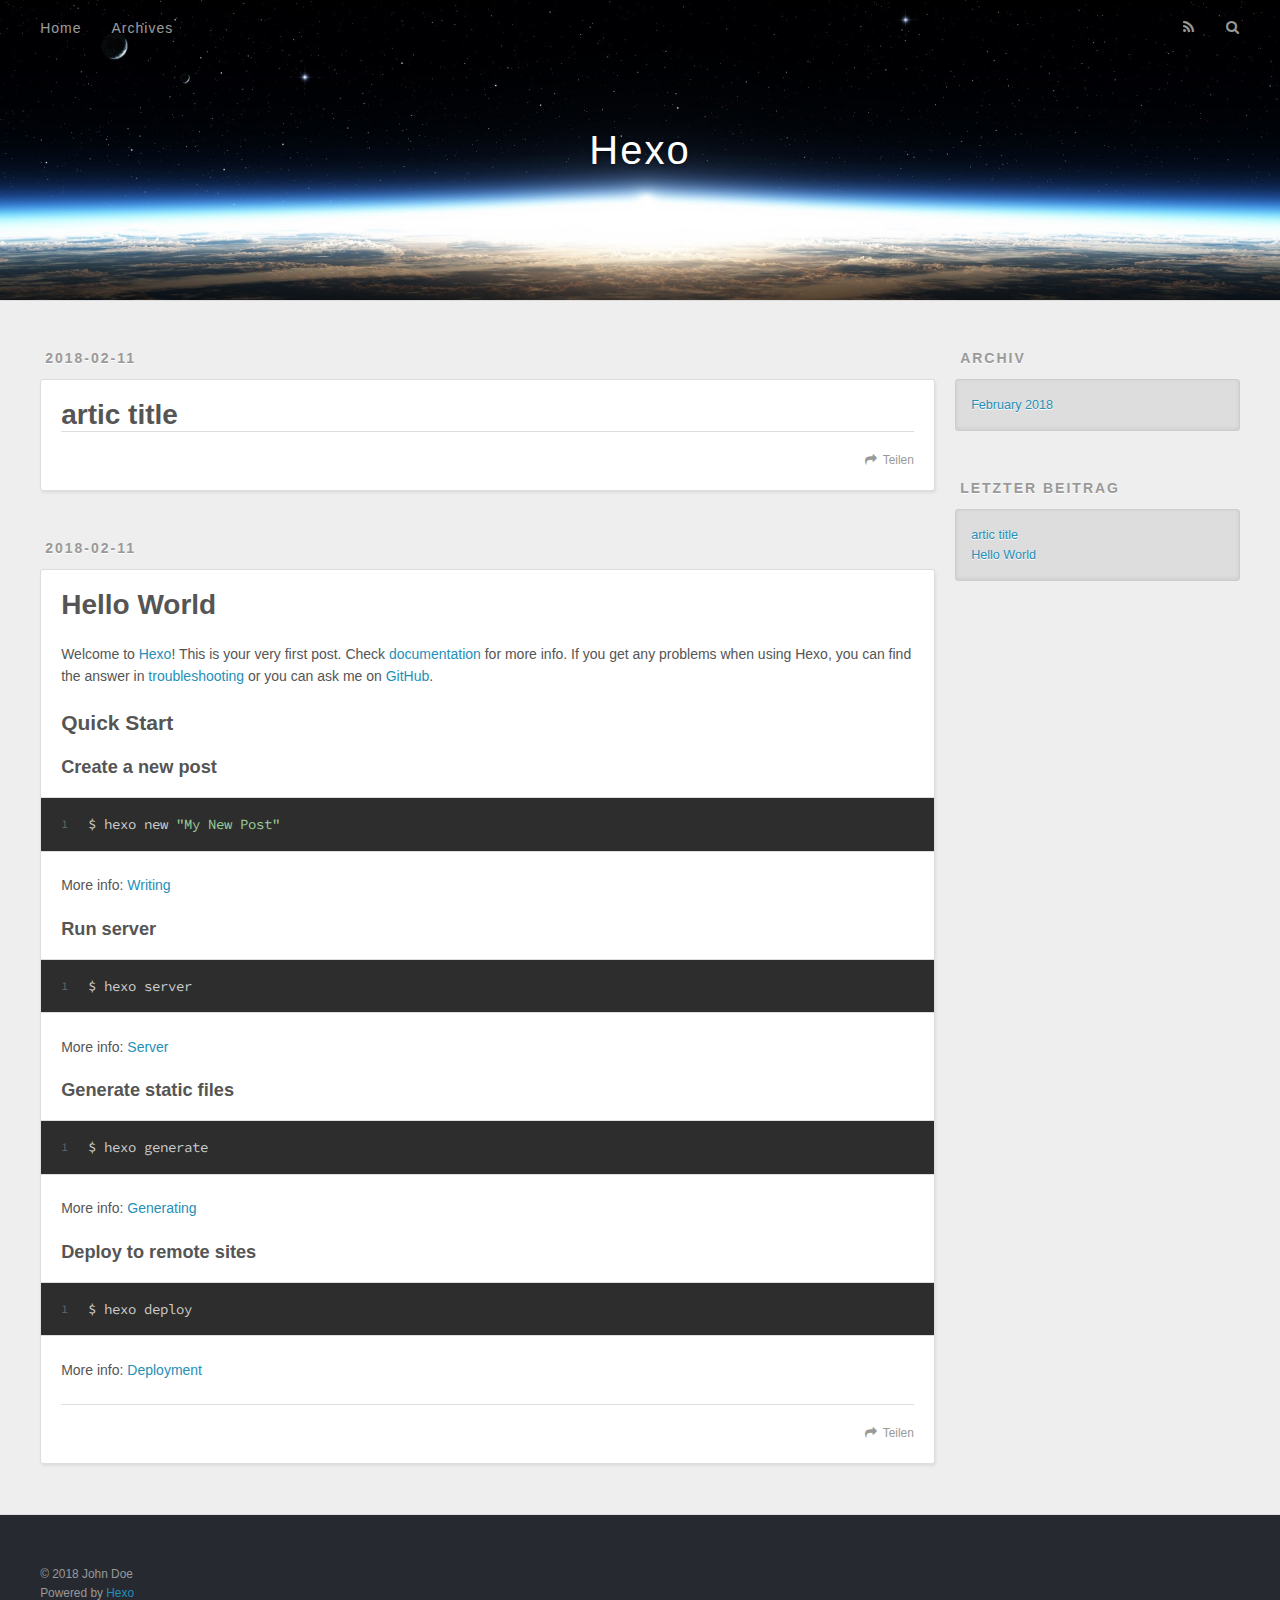
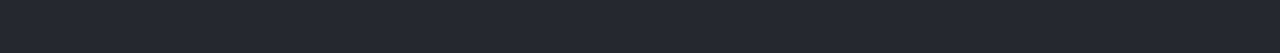
==== commit 8e540820: "Site updated: 2018-02-11 19:53:26" ====
--- a/index.html
+++ b/index.html
@@ -50,7 +50,7 @@
         
           <a id="nav-rss-link" class="nav-icon" href="/atom.xml" title="RSS Feed"></a>
         
-        <a id="nav-search-btn" class="nav-icon" title="Search"></a>
+        <a id="nav-search-btn" class="nav-icon" title="Suche"></a>
       </nav>
       <div id="search-form-wrap">
         <form action="//google.com/search" method="get" accept-charset="UTF-8" class="search-form"><input type="search" name="q" class="search-form-input" placeholder="Search"><button type="submit" class="search-form-submit">&#xF002;</button><input type="hidden" name="sitesearch" value="http://yoursite.com"></form>
@@ -87,7 +87,7 @@
       
     </div>
     <footer class="article-footer">
-      <a data-url="http://yoursite.com/2018/02/11/artic-title/" data-id="cjdiq8qq60000iwtmz5j4u8vp" class="article-share-link">Share</a>
+      <a data-url="http://yoursite.com/2018/02/11/artic-title/" data-id="cjdiqdtnv0001totmyplly9nl" class="article-share-link">Teilen</a>
       
       
     </footer>
@@ -132,7 +132,7 @@
       
     </div>
     <footer class="article-footer">
-      <a data-url="http://yoursite.com/2018/02/11/hello-world/" data-id="cjdiq8qqp0001iwtm1bfkea6l" class="article-share-link">Share</a>
+      <a data-url="http://yoursite.com/2018/02/11/hello-world/" data-id="cjdiqdtnp0000totmsoy53w0u" class="article-share-link">Teilen</a>
       
       
     </footer>
@@ -158,7 +158,7 @@
   
     
   <div class="widget-wrap">
-    <h3 class="widget-title">Archives</h3>
+    <h3 class="widget-title">Archiv</h3>
     <div class="widget">
       <ul class="archive-list"><li class="archive-list-item"><a class="archive-list-link" href="/archives/2018/02/">February 2018</a></li></ul>
     </div>
@@ -168,7 +168,7 @@
   
     
   <div class="widget-wrap">
-    <h3 class="widget-title">Recent Posts</h3>
+    <h3 class="widget-title">letzter Beitrag</h3>
     <div class="widget">
       <ul>
         
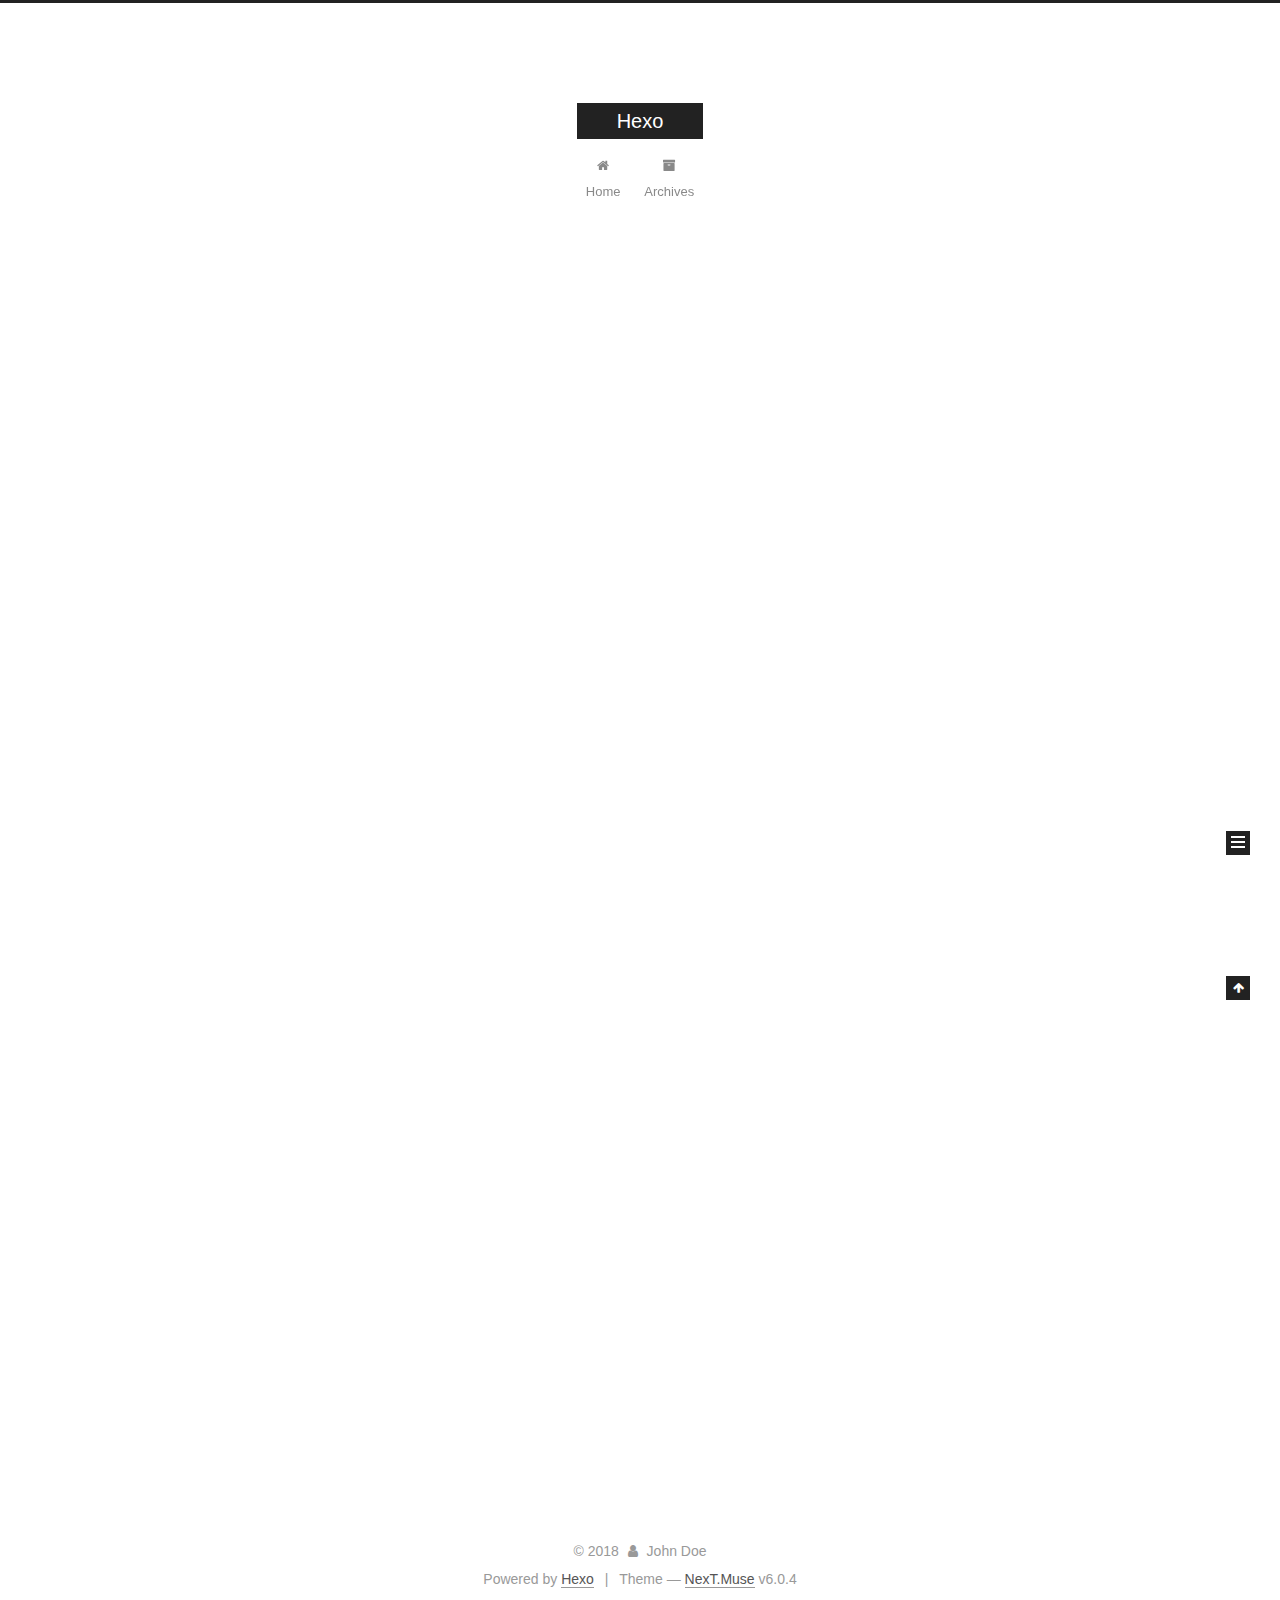
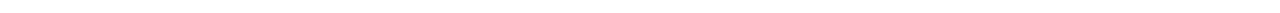
==== commit 487add21: "Site updated: 2018-02-11 19:58:46" ====
--- a/index.html
+++ b/index.html
@@ -1,125 +1,459 @@
 <!DOCTYPE html>
-<html>
+
+
+
+  
+
+
+<html class="theme-next muse use-motion" lang="">
 <head>
-  <meta charset="utf-8">
-  
-
-  
-  <title>Hexo</title>
-  <meta name="viewport" content="width=device-width, initial-scale=1, maximum-scale=1">
-  <meta property="og:type" content="website">
+  <meta charset="UTF-8"/>
+<meta http-equiv="X-UA-Compatible" content="IE=edge" />
+<meta name="viewport" content="width=device-width, initial-scale=1, maximum-scale=1"/>
+<meta name="theme-color" content="#222">
+
+
+
+
+
+
+
+
+
+
+
+
+<meta http-equiv="Cache-Control" content="no-transform" />
+<meta http-equiv="Cache-Control" content="no-siteapp" />
+
+
+
+
+
+
+
+
+
+
+
+
+
+
+
+
+
+
+
+
+
+
+<link href="/lib/font-awesome/css/font-awesome.min.css?v=4.6.2" rel="stylesheet" type="text/css" />
+
+<link href="/css/main.css?v=6.0.4" rel="stylesheet" type="text/css" />
+
+
+  <link rel="apple-touch-icon" sizes="180x180" href="/images/apple-touch-icon-next.png?v=6.0.4">
+
+
+  <link rel="icon" type="image/png" sizes="32x32" href="/images/favicon-32x32-next.png?v=6.0.4">
+
+
+  <link rel="icon" type="image/png" sizes="16x16" href="/images/favicon-16x16-next.png?v=6.0.4">
+
+
+  <link rel="mask-icon" href="/images/logo.svg?v=6.0.4" color="#222">
+
+
+
+
+
+
+
+
+
+<script type="text/javascript" id="hexo.configurations">
+  var NexT = window.NexT || {};
+  var CONFIG = {
+    root: '/',
+    scheme: 'Muse',
+    version: '6.0.4',
+    sidebar: {"position":"left","display":"post","offset":12,"b2t":false,"scrollpercent":false,"onmobile":false},
+    fancybox: false,
+    fastclick: false,
+    lazyload: false,
+    tabs: true,
+    motion: {"enable":true,"async":false,"transition":{"post_block":"fadeIn","post_header":"slideDownIn","post_body":"slideDownIn","coll_header":"slideLeftIn","sidebar":"slideUpIn"}},
+    algolia: {
+      applicationID: '',
+      apiKey: '',
+      indexName: '',
+      hits: {"per_page":10},
+      labels: {"input_placeholder":"Search for Posts","hits_empty":"We didn't find any results for the search: ${query}","hits_stats":"${hits} results found in ${time} ms"}
+    }
+  };
+</script>
+
+
+  
+
+
+
+
+  
+  <meta name="keywords" content="Hexo, NexT" />
+
+
+<meta property="og:type" content="website">
 <meta property="og:title" content="Hexo">
 <meta property="og:url" content="http://yoursite.com/index.html">
 <meta property="og:site_name" content="Hexo">
 <meta name="twitter:card" content="summary">
 <meta name="twitter:title" content="Hexo">
-  
-    <link rel="alternate" href="/atom.xml" title="Hexo" type="application/atom+xml">
-  
-  
-    <link rel="icon" href="/favicon.png">
-  
-  
-    <link href="//fonts.googleapis.com/css?family=Source+Code+Pro" rel="stylesheet" type="text/css">
-  
-  <link rel="stylesheet" href="/css/style.css">
+
+
+
+
+
+
+  <link rel="canonical" href="http://yoursite.com/"/>
+
+
+
+<script type="text/javascript" id="page.configurations">
+  CONFIG.page = {
+    sidebar: "",
+  };
+</script>
+  <title>Hexo</title>
+  
+
+
+
+
+
+
+
+
+
+  <noscript>
+  <style type="text/css">
+    .use-motion .motion-element,
+    .use-motion .brand,
+    .use-motion .menu-item,
+    .sidebar-inner,
+    .use-motion .post-block,
+    .use-motion .pagination,
+    .use-motion .comments,
+    .use-motion .post-header,
+    .use-motion .post-body,
+    .use-motion .collection-title { opacity: initial; }
+
+    .use-motion .logo,
+    .use-motion .site-title,
+    .use-motion .site-subtitle {
+      opacity: initial;
+      top: initial;
+    }
+
+    .use-motion {
+      .logo-line-before i { left: initial; }
+      .logo-line-after i { right: initial; }
+    }
+  </style>
+</noscript>
+
 </head>
 
-<body>
-  <div id="container">
-    <div id="wrap">
-      <header id="header">
-  <div id="banner"></div>
-  <div id="header-outer" class="outer">
-    <div id="header-title" class="inner">
-      <h1 id="logo-wrap">
-        <a href="/" id="logo">Hexo</a>
-      </h1>
-      
+<body itemscope itemtype="http://schema.org/WebPage" lang="">
+
+  
+  
+    
+  
+
+  <div class="container sidebar-position-left 
+  page-home">
+    <div class="headband"></div>
+
+    <header id="header" class="header" itemscope itemtype="http://schema.org/WPHeader">
+      <div class="header-inner"> <div class="site-brand-wrapper">
+  <div class="site-meta ">
+    
+
+    <div class="custom-logo-site-title">
+      <a href="/"  class="brand" rel="start">
+        <span class="logo-line-before"><i></i></span>
+        <span class="site-title">Hexo</span>
+        <span class="logo-line-after"><i></i></span>
+      </a>
     </div>
-    <div id="header-inner" class="inner">
-      <nav id="main-nav">
-        <a id="main-nav-toggle" class="nav-icon"></a>
-        
-          <a class="main-nav-link" href="/">Home</a>
-        
-          <a class="main-nav-link" href="/archives">Archives</a>
-        
-      </nav>
-      <nav id="sub-nav">
-        
-          <a id="nav-rss-link" class="nav-icon" href="/atom.xml" title="RSS Feed"></a>
-        
-        <a id="nav-search-btn" class="nav-icon" title="Suche"></a>
-      </nav>
-      <div id="search-form-wrap">
-        <form action="//google.com/search" method="get" accept-charset="UTF-8" class="search-form"><input type="search" name="q" class="search-form-input" placeholder="Search"><button type="submit" class="search-form-submit">&#xF002;</button><input type="hidden" name="sitesearch" value="http://yoursite.com"></form>
-      </div>
+      
+        <p class="site-subtitle"></p>
+      
+  </div>
+
+  <div class="site-nav-toggle">
+    <button>
+      <span class="btn-bar"></span>
+      <span class="btn-bar"></span>
+      <span class="btn-bar"></span>
+    </button>
+  </div>
+</div>
+
+<nav class="site-nav">
+  
+
+  
+    <ul id="menu" class="menu">
+      
+        
+        <li class="menu-item menu-item-home">
+          <a href="/" rel="section">
+            <i class="menu-item-icon fa fa-fw fa-home"></i> <br />Home</a>
+        </li>
+      
+        
+        <li class="menu-item menu-item-archives">
+          <a href="/archives/" rel="section">
+            <i class="menu-item-icon fa fa-fw fa-archive"></i> <br />Archives</a>
+        </li>
+      
+
+      
+    </ul>
+  
+
+  
+</nav>
+
+
+  
+
+
+
+ </div>
+    </header>
+
+    
+
+
+    <main id="main" class="main">
+      <div class="main-inner">
+        <div class="content-wrap">
+          <div id="content" class="content">
+            
+  <section id="posts" class="posts-expand">
+    
+      
+
+  
+
+  
+  
+  
+
+  
+
+  <article class="post post-type-normal" itemscope itemtype="http://schema.org/Article">
+  
+  
+  
+  <div class="post-block">
+    <link itemprop="mainEntityOfPage" href="http://yoursite.com/2018/02/11/artic-title/">
+
+    <span hidden itemprop="author" itemscope itemtype="http://schema.org/Person">
+      <meta itemprop="name" content="John Doe">
+      <meta itemprop="description" content="">
+      <meta itemprop="image" content="/images/avatar.gif">
+    </span>
+
+    <span hidden itemprop="publisher" itemscope itemtype="http://schema.org/Organization">
+      <meta itemprop="name" content="Hexo">
+    </span>
+
+    
+      <header class="post-header">
+
+        
+        
+          <h1 class="post-title" itemprop="name headline">
+                
+                <a class="post-title-link" href="/2018/02/11/artic-title/" itemprop="url">artic title</a></h1>
+        
+
+        <div class="post-meta">
+          <span class="post-time">
+            
+              <span class="post-meta-item-icon">
+                <i class="fa fa-calendar-o"></i>
+              </span>
+              
+                <span class="post-meta-item-text">Posted on</span>
+              
+              <time title="Post created" itemprop="dateCreated datePublished" datetime="2018-02-11T19:11:58+08:00">2018-02-11</time>
+            
+
+            
+            
+
+            
+          </span>
+
+          
+
+          
+            
+          
+
+          
+          
+
+          
+
+          
+
+          
+
+        </div>
+      </header>
+    
+
+    
+    
+    
+    <div class="post-body" itemprop="articleBody">
+
+      
+      
+
+      
+        
+          
+            
+          
+        
+      
     </div>
-  </div>
-</header>
-      <div class="outer">
-        <section id="main">
-  
-    <article id="post-artic-title" class="article article-type-post" itemscope itemprop="blogPost">
-  <div class="article-meta">
-    <a href="/2018/02/11/artic-title/" class="article-date">
-  <time datetime="2018-02-11T11:11:58.000Z" itemprop="datePublished">2018-02-11</time>
-</a>
-    
-  </div>
-  <div class="article-inner">
-    
-    
-      <header class="article-header">
-        
-  
-    <h1 itemprop="name">
-      <a class="article-title" href="/2018/02/11/artic-title/">artic title</a>
-    </h1>
-  
-
-      </header>
-    
-    <div class="article-entry" itemprop="articleBody">
-      
-        
-      
-    </div>
-    <footer class="article-footer">
-      <a data-url="http://yoursite.com/2018/02/11/artic-title/" data-id="cjdiqdtnv0001totmyplly9nl" class="article-share-link">Teilen</a>
-      
+
+    
+
+    
+    
+    
+
+    
+
+    
+
+    
+
+    <footer class="post-footer">
+      
+
+      
+
+      
+
+      
+      
+        <div class="post-eof"></div>
       
     </footer>
   </div>
   
-</article>
-
-
-  
-    <article id="post-hello-world" class="article article-type-post" itemscope itemprop="blogPost">
-  <div class="article-meta">
-    <a href="/2018/02/11/hello-world/" class="article-date">
-  <time datetime="2018-02-11T07:10:12.620Z" itemprop="datePublished">2018-02-11</time>
-</a>
-    
-  </div>
-  <div class="article-inner">
-    
-    
-      <header class="article-header">
-        
-  
-    <h1 itemprop="name">
-      <a class="article-title" href="/2018/02/11/hello-world/">Hello World</a>
-    </h1>
-  
-
+  
+  
+  </article>
+
+
+    
+      
+
+  
+
+  
+  
+  
+
+  
+
+  <article class="post post-type-normal" itemscope itemtype="http://schema.org/Article">
+  
+  
+  
+  <div class="post-block">
+    <link itemprop="mainEntityOfPage" href="http://yoursite.com/2018/02/11/hello-world/">
+
+    <span hidden itemprop="author" itemscope itemtype="http://schema.org/Person">
+      <meta itemprop="name" content="John Doe">
+      <meta itemprop="description" content="">
+      <meta itemprop="image" content="/images/avatar.gif">
+    </span>
+
+    <span hidden itemprop="publisher" itemscope itemtype="http://schema.org/Organization">
+      <meta itemprop="name" content="Hexo">
+    </span>
+
+    
+      <header class="post-header">
+
+        
+        
+          <h1 class="post-title" itemprop="name headline">
+                
+                <a class="post-title-link" href="/2018/02/11/hello-world/" itemprop="url">Hello World</a></h1>
+        
+
+        <div class="post-meta">
+          <span class="post-time">
+            
+              <span class="post-meta-item-icon">
+                <i class="fa fa-calendar-o"></i>
+              </span>
+              
+                <span class="post-meta-item-text">Posted on</span>
+              
+              <time title="Post created" itemprop="dateCreated datePublished" datetime="2018-02-11T15:10:12+08:00">2018-02-11</time>
+            
+
+            
+            
+
+            
+          </span>
+
+          
+
+          
+            
+          
+
+          
+          
+
+          
+
+          
+
+          
+
+        </div>
       </header>
     
-    <div class="article-entry" itemprop="articleBody">
-      
-        <p>Welcome to <a href="https://hexo.io/" target="_blank" rel="noopener">Hexo</a>! This is your very first post. Check <a href="https://hexo.io/docs/" target="_blank" rel="noopener">documentation</a> for more info. If you get any problems when using Hexo, you can find the answer in <a href="https://hexo.io/docs/troubleshooting.html" target="_blank" rel="noopener">troubleshooting</a> or you can ask me on <a href="https://github.com/hexojs/hexo/issues" target="_blank" rel="noopener">GitHub</a>.</p>
+
+    
+    
+    
+    <div class="post-body" itemprop="articleBody">
+
+      
+      
+
+      
+        
+          
+            <p>Welcome to <a href="https://hexo.io/" target="_blank" rel="noopener">Hexo</a>! This is your very first post. Check <a href="https://hexo.io/docs/" target="_blank" rel="noopener">documentation</a> for more info. If you get any problems when using Hexo, you can find the answer in <a href="https://hexo.io/docs/troubleshooting.html" target="_blank" rel="noopener">troubleshooting</a> or you can ask me on <a href="https://github.com/hexojs/hexo/issues" target="_blank" rel="noopener">GitHub</a>.</p>
 <h2 id="Quick-Start"><a href="#Quick-Start" class="headerlink" title="Quick Start"></a>Quick Start</h2><h3 id="Create-a-new-post"><a href="#Create-a-new-post" class="headerlink" title="Create a new post"></a>Create a new post</h3><figure class="highlight bash"><table><tr><td class="gutter"><pre><span class="line">1</span><br></pre></td><td class="code"><pre><span class="line">$ hexo new <span class="string">"My New Post"</span></span><br></pre></td></tr></table></figure>
 <p>More info: <a href="https://hexo.io/docs/writing.html" target="_blank" rel="noopener">Writing</a></p>
 <h3 id="Run-server"><a href="#Run-server" class="headerlink" title="Run server"></a>Run server</h3><figure class="highlight bash"><table><tr><td class="gutter"><pre><span class="line">1</span><br></pre></td><td class="code"><pre><span class="line">$ hexo server</span><br></pre></td></tr></table></figure>
@@ -129,95 +463,302 @@
 <h3 id="Deploy-to-remote-sites"><a href="#Deploy-to-remote-sites" class="headerlink" title="Deploy to remote sites"></a>Deploy to remote sites</h3><figure class="highlight bash"><table><tr><td class="gutter"><pre><span class="line">1</span><br></pre></td><td class="code"><pre><span class="line">$ hexo deploy</span><br></pre></td></tr></table></figure>
 <p>More info: <a href="https://hexo.io/docs/deployment.html" target="_blank" rel="noopener">Deployment</a></p>
 
+          
+        
       
     </div>
-    <footer class="article-footer">
-      <a data-url="http://yoursite.com/2018/02/11/hello-world/" data-id="cjdiqdtnp0000totmsoy53w0u" class="article-share-link">Teilen</a>
-      
+
+    
+
+    
+    
+    
+
+    
+
+    
+
+    
+
+    <footer class="post-footer">
+      
+
+      
+
+      
+
+      
+      
+        <div class="post-eof"></div>
       
     </footer>
   </div>
   
-</article>
-
-
-  
-
-
-</section>
-        
-          <aside id="sidebar">
-  
-    
-
-  
-    
-
-  
-    
-  
-    
-  <div class="widget-wrap">
-    <h3 class="widget-title">Archiv</h3>
-    <div class="widget">
-      <ul class="archive-list"><li class="archive-list-item"><a class="archive-list-link" href="/archives/2018/02/">February 2018</a></li></ul>
+  
+  
+  </article>
+
+
+    
+  </section>
+
+  
+
+
+          </div>
+          
+
+        </div>
+        
+          
+  
+  <div class="sidebar-toggle">
+    <div class="sidebar-toggle-line-wrap">
+      <span class="sidebar-toggle-line sidebar-toggle-line-first"></span>
+      <span class="sidebar-toggle-line sidebar-toggle-line-middle"></span>
+      <span class="sidebar-toggle-line sidebar-toggle-line-last"></span>
     </div>
   </div>
 
-
-  
-    
-  <div class="widget-wrap">
-    <h3 class="widget-title">letzter Beitrag</h3>
-    <div class="widget">
-      <ul>
-        
-          <li>
-            <a href="/2018/02/11/artic-title/">artic title</a>
-          </li>
-        
-          <li>
-            <a href="/2018/02/11/hello-world/">Hello World</a>
-          </li>
-        
-      </ul>
+  <aside id="sidebar" class="sidebar">
+    
+    <div class="sidebar-inner">
+
+      
+
+      
+
+      <section class="site-overview-wrap sidebar-panel sidebar-panel-active">
+        <div class="site-overview">
+          <div class="site-author motion-element" itemprop="author" itemscope itemtype="http://schema.org/Person">
+            
+              <p class="site-author-name" itemprop="name">John Doe</p>
+              <p class="site-description motion-element" itemprop="description"></p>
+          </div>
+
+          
+            <nav class="site-state motion-element">
+              
+                <div class="site-state-item site-state-posts">
+                
+                  <a href="/archives/">
+                
+                    <span class="site-state-item-count">2</span>
+                    <span class="site-state-item-name">posts</span>
+                  </a>
+                </div>
+              
+
+              
+
+              
+            </nav>
+          
+
+          
+
+          
+
+          
+          
+
+          
+          
+
+          
+            
+          
+          
+
+        </div>
+      </section>
+
+      
+
+      
+
     </div>
+  </aside>
+
+
+        
+      </div>
+    </main>
+
+    <footer id="footer" class="footer">
+      <div class="footer-inner">
+        <div class="copyright">&copy; <span itemprop="copyrightYear">2018</span>
+  <span class="with-love">
+    <i class="fa fa-user"></i>
+  </span>
+  <span class="author" itemprop="copyrightHolder">John Doe</span>
+
+  
+
+  
+</div>
+
+
+
+
+  <div class="powered-by">Powered by <a class="theme-link" target="_blank" href="https://hexo.io">Hexo</a></div>
+
+
+
+  <span class="post-meta-divider">|</span>
+
+
+
+  <div class="theme-info">Theme &mdash; <a class="theme-link" target="_blank" href="https://github.com/theme-next/hexo-theme-next">NexT.Muse</a> v6.0.4</div>
+
+
+
+
+        
+
+
+
+
+
+
+
+
+        
+      </div>
+    </footer>
+
+    
+      <div class="back-to-top">
+        <i class="fa fa-arrow-up"></i>
+        
+      </div>
+    
+
+    
+
   </div>
 
   
-</aside>
-        
-      </div>
-      <footer id="footer">
-  
-  <div class="outer">
-    <div id="footer-info" class="inner">
-      &copy; 2018 John Doe<br>
-      Powered by <a href="http://hexo.io/" target="_blank">Hexo</a>
-    </div>
-  </div>
-</footer>
-    </div>
-    <nav id="mobile-nav">
-  
-    <a href="/" class="mobile-nav-link">Home</a>
-  
-    <a href="/archives" class="mobile-nav-link">Archives</a>
-  
-</nav>
-    
-
-<script src="//ajax.googleapis.com/ajax/libs/jquery/2.0.3/jquery.min.js"></script>
-
-
-  <link rel="stylesheet" href="/fancybox/jquery.fancybox.css">
-  <script src="/fancybox/jquery.fancybox.pack.js"></script>
-
-
-<script src="/js/script.js"></script>
-
-
-
-  </div>
+
+<script type="text/javascript">
+  if (Object.prototype.toString.call(window.Promise) !== '[object Function]') {
+    window.Promise = null;
+  }
+</script>
+
+
+
+
+
+
+
+
+
+
+
+
+
+
+
+
+
+
+
+
+
+
+
+
+
+
+  
+  
+    <script type="text/javascript" src="/lib/jquery/index.js?v=2.1.3"></script>
+  
+
+  
+  
+    <script type="text/javascript" src="/lib/velocity/velocity.min.js?v=1.2.1"></script>
+  
+
+  
+  
+    <script type="text/javascript" src="/lib/velocity/velocity.ui.min.js?v=1.2.1"></script>
+  
+
+
+  
+
+
+  <script type="text/javascript" src="/js/src/utils.js?v=6.0.4"></script>
+
+  <script type="text/javascript" src="/js/src/motion.js?v=6.0.4"></script>
+
+
+
+  
+  
+
+  
+
+  
+
+
+  <script type="text/javascript" src="/js/src/bootstrap.js?v=6.0.4"></script>
+
+
+
+  
+
+
+
+	
+
+
+
+
+
+  
+
+
+
+
+
+  
+
+
+
+
+
+
+
+
+
+
+  
+
+
+
+
+
+  
+
+  
+
+  
+
+  
+
+  
+  
+
+  
+
+  
+
+  
+
+  
+
 </body>
-</html>+</html>
--- a/css/main.css
+++ b/css/main.css
@@ -0,0 +1,2461 @@
+/* normalize.css v3.0.2 | MIT License | git.io/normalize */
+html {
+  font-family: sans-serif; /* 1 */
+  -ms-text-size-adjust: 100%; /* 2 */
+  -webkit-text-size-adjust: 100%; /* 2 */
+}
+body {
+  margin: 0;
+}
+article,
+aside,
+details,
+figcaption,
+figure,
+footer,
+header,
+hgroup,
+main,
+menu,
+nav,
+section,
+summary {
+  display: block;
+}
+audio,
+canvas,
+progress,
+video {
+  display: inline-block; /* 1 */
+  vertical-align: baseline; /* 2 */
+}
+audio:not([controls]) {
+  display: none;
+  height: 0;
+}
+[hidden],
+template {
+  display: none;
+}
+a {
+  background-color: transparent;
+}
+a:active,
+a:hover {
+  outline: 0;
+}
+abbr[title] {
+  border-bottom: 1px dotted;
+}
+b,
+strong {
+  font-weight: bold;
+}
+dfn {
+  font-style: italic;
+}
+h1 {
+  font-size: 2em;
+  margin: 0.67em 0;
+}
+mark {
+  background: #ff0;
+  color: #000;
+}
+small {
+  font-size: 80%;
+}
+sub,
+sup {
+  font-size: 75%;
+  line-height: 0;
+  position: relative;
+  vertical-align: baseline;
+}
+sup {
+  top: -0.5em;
+}
+sub {
+  bottom: -0.25em;
+}
+img {
+  border: 0;
+}
+svg:not(:root) {
+  overflow: hidden;
+}
+figure {
+  margin: 1em 40px;
+}
+hr {
+  -moz-box-sizing: content-box;
+  box-sizing: content-box;
+  height: 0;
+}
+pre {
+  overflow: auto;
+}
+code,
+kbd,
+pre,
+samp {
+  font-family: monospace, monospace;
+  font-size: 1em;
+}
+button,
+input,
+optgroup,
+select,
+textarea {
+  color: inherit; /* 1 */
+  font: inherit; /* 2 */
+  margin: 0; /* 3 */
+}
+button {
+  overflow: visible;
+}
+button,
+select {
+  text-transform: none;
+}
+button,
+html input[type="button"],
+input[type="reset"],
+input[type="submit"] {
+  -webkit-appearance: button; /* 2 */
+  cursor: pointer; /* 3 */
+}
+button[disabled],
+html input[disabled] {
+  cursor: default;
+}
+button::-moz-focus-inner,
+input::-moz-focus-inner {
+  border: 0;
+  padding: 0;
+}
+input {
+  line-height: normal;
+}
+input[type="checkbox"],
+input[type="radio"] {
+  box-sizing: border-box; /* 1 */
+  padding: 0; /* 2 */
+}
+input[type="number"]::-webkit-inner-spin-button,
+input[type="number"]::-webkit-outer-spin-button {
+  height: auto;
+}
+input[type="search"] {
+  -webkit-appearance: textfield; /* 1 */
+  -moz-box-sizing: content-box;
+  -webkit-box-sizing: content-box; /* 2 */
+  box-sizing: content-box;
+}
+input[type="search"]::-webkit-search-cancel-button,
+input[type="search"]::-webkit-search-decoration {
+  -webkit-appearance: none;
+}
+fieldset {
+  border: 1px solid #c0c0c0;
+  margin: 0 2px;
+  padding: 0.35em 0.625em 0.75em;
+}
+legend {
+  border: 0; /* 1 */
+  padding: 0; /* 2 */
+}
+textarea {
+  overflow: auto;
+}
+optgroup {
+  font-weight: bold;
+}
+table {
+  border-collapse: collapse;
+  border-spacing: 0;
+}
+td,
+th {
+  padding: 0;
+}
+::selection {
+  background: #262a30;
+  color: #fff;
+}
+body {
+  position: relative;
+  font-family: 'Lato', "PingFang SC", "Microsoft YaHei", sans-serif;
+  font-size: 14px;
+  line-height: 2;
+  color: #555;
+  background: #fff;
+}
+@media (max-width: 767px) {
+  body {
+    padding-right: 0 !important;
+  }
+}
+@media (min-width: 768px) and (max-width: 991px) {
+  body {
+    padding-right: 0 !important;
+  }
+}
+@media (min-width: 1600px) {
+  body {
+    font-size: 16px;
+  }
+}
+h1,
+h2,
+h3,
+h4,
+h5,
+h6 {
+  margin: 0;
+  padding: 0;
+  font-weight: bold;
+  line-height: 1.5;
+  font-family: 'Lato', "PingFang SC", "Microsoft YaHei", sans-serif;
+}
+h2,
+h3,
+h4,
+h5,
+h6 {
+  margin: 20px 0 15px;
+}
+h1 {
+  font-size: 22px;
+}
+@media (max-width: 767px) {
+  h1 {
+    font-size: 18px;
+  }
+}
+h2 {
+  font-size: 20px;
+}
+@media (max-width: 767px) {
+  h2 {
+    font-size: 16px;
+  }
+}
+h3 {
+  font-size: 18px;
+}
+@media (max-width: 767px) {
+  h3 {
+    font-size: 14px;
+  }
+}
+h4 {
+  font-size: 16px;
+}
+@media (max-width: 767px) {
+  h4 {
+    font-size: 12px;
+  }
+}
+h5 {
+  font-size: 14px;
+}
+@media (max-width: 767px) {
+  h5 {
+    font-size: 10px;
+  }
+}
+h6 {
+  font-size: 12px;
+}
+@media (max-width: 767px) {
+  h6 {
+    font-size: 8px;
+  }
+}
+p {
+  margin: 0 0 20px 0;
+}
+a {
+  color: #555;
+  text-decoration: none;
+  outline: none;
+  border-bottom: 1px solid #999;
+  word-wrap: break-word;
+}
+a:hover {
+  color: #222;
+  border-bottom-color: #222;
+}
+blockquote {
+  margin: 0;
+  padding: 0;
+}
+img {
+  display: block;
+  margin: auto;
+  max-width: 100%;
+  height: auto;
+}
+hr {
+  margin: 40px 0;
+  height: 3px;
+  border: none;
+  background-color: #ddd;
+  background-image: repeating-linear-gradient(-45deg, #fff, #fff 4px, transparent 4px, transparent 8px);
+}
+blockquote {
+  padding: 0 15px;
+  color: #666;
+  border-left: 4px solid #ddd;
+}
+blockquote cite::before {
+  content: "-";
+  padding: 0 5px;
+}
+dt {
+  font-weight: 700;
+}
+dd {
+  margin: 0;
+  padding: 0;
+}
+kbd {
+  border: 1px solid #ccc;
+  border-radius: 0.2em;
+  box-shadow: 0.1em 0.1em 0.2em rgba(0,0,0,0.1);
+  background-color: #f9f9f9;
+  font-family: inherit;
+  background-image: -webkit-linear-gradient(top, #eee, #fff, #eee);
+  padding: 0.1em 0.3em;
+  white-space: nowrap;
+}
+.text-left {
+  text-align: left;
+}
+.text-center {
+  text-align: center;
+}
+.text-right {
+  text-align: right;
+}
+.text-justify {
+  text-align: justify;
+}
+.text-nowrap {
+  white-space: nowrap;
+}
+.text-lowercase {
+  text-transform: lowercase;
+}
+.text-uppercase {
+  text-transform: uppercase;
+}
+.text-capitalize {
+  text-transform: capitalize;
+}
+.center-block {
+  display: block;
+  margin-left: auto;
+  margin-right: auto;
+}
+.clearfix:before,
+.clearfix:after {
+  content: " ";
+  display: table;
+}
+.clearfix:after {
+  clear: both;
+}
+.pullquote {
+  width: 45%;
+}
+.pullquote.left {
+  float: left;
+  margin-left: 5px;
+  margin-right: 10px;
+}
+.pullquote.right {
+  float: right;
+  margin-left: 10px;
+  margin-right: 5px;
+}
+.affix.affix.affix {
+  position: fixed;
+}
+.translation {
+  margin-top: -20px;
+  font-size: 14px;
+  color: #999;
+}
+.scrollbar-measure {
+  width: 100px;
+  height: 100px;
+  overflow: scroll;
+  position: absolute;
+  top: -9999px;
+}
+.use-motion .motion-element {
+  opacity: 0;
+}
+table {
+  margin: 20px 0;
+  width: 100%;
+  border-collapse: collapse;
+  border-spacing: 0;
+  border: 1px solid #ddd;
+  font-size: 14px;
+  table-layout: fixed;
+  word-wrap: break-all;
+}
+table>tbody>tr:nth-of-type(odd) {
+  background-color: #f9f9f9;
+}
+table>tbody>tr:hover {
+  background-color: #f5f5f5;
+}
+caption,
+th,
+td {
+  padding: 8px;
+  text-align: left;
+  vertical-align: middle;
+  font-weight: normal;
+}
+th,
+td {
+  border-bottom: 3px solid #ddd;
+  border-right: 1px solid #eee;
+}
+th {
+  padding-bottom: 10px;
+  font-weight: 700;
+}
+td {
+  border-bottom-width: 1px;
+}
+html,
+body {
+  height: 100%;
+}
+.container {
+  position: relative;
+  min-height: 100%;
+}
+.header-inner {
+  margin: 0 auto;
+  padding: 100px 0 70px;
+  width: 700px;
+}
+@media (min-width: 1600px) {
+  .container .header-inner {
+    width: 900px;
+  }
+}
+.main {
+  padding-bottom: 150px;
+}
+.main-inner {
+  margin: 0 auto;
+  width: 700px;
+}
+@media (min-width: 1600px) {
+  .container .main-inner {
+    width: 900px;
+  }
+}
+.footer {
+  position: absolute;
+  left: 0;
+  bottom: 0;
+  width: 100%;
+  min-height: 50px;
+}
+.footer-inner {
+  box-sizing: border-box;
+  margin: 20px auto;
+  width: 700px;
+}
+@media (min-width: 1600px) {
+  .container .footer-inner {
+    width: 900px;
+  }
+}
+pre,
+.highlight {
+  overflow: auto;
+  margin: 20px 0;
+  padding: 0;
+  font-size: 14px;
+  color: #4d4d4c;
+  background: #f7f7f7;
+  line-height: 1.6;
+}
+pre,
+code {
+  font-family: consolas, Menlo, "PingFang SC", "Microsoft YaHei", monospace;
+}
+code {
+  padding: 2px 4px;
+  word-wrap: break-word;
+  color: #555;
+  background: #eee;
+  border-radius: 3px;
+  font-size: 14px;
+}
+pre {
+  padding: 10px;
+}
+pre code {
+  padding: 0;
+  color: #4d4d4c;
+  background: none;
+  text-shadow: none;
+}
+.highlight {
+  border-radius: 1px;
+}
+.highlight pre {
+  border: none;
+  margin: 0;
+  padding: 10px 0;
+}
+.highlight table {
+  margin: 0;
+  width: auto;
+  border: none;
+}
+.highlight td {
+  border: none;
+  padding: 0;
+}
+.highlight figcaption {
+  font-size: 1em;
+  color: #4d4d4c;
+  line-height: 1em;
+  margin-bottom: 1em;
+}
+.highlight figcaption:before,
+.highlight figcaption:after {
+  content: " ";
+  display: table;
+}
+.highlight figcaption:after {
+  clear: both;
+}
+.highlight figcaption a {
+  float: right;
+  color: #4d4d4c;
+}
+.highlight figcaption a:hover {
+  border-bottom-color: #4d4d4c;
+}
+.highlight .gutter pre {
+  padding-left: 10px;
+  padding-right: 10px;
+  color: #869194;
+  text-align: right;
+  background-color: #eff2f3;
+}
+.highlight .code pre {
+  width: 100%;
+  padding-left: 10px;
+  padding-right: 10px;
+  background-color: #f7f7f7;
+}
+.highlight .line {
+  height: 20px;
+}
+.gutter {
+  -webkit-user-select: none;
+  -moz-user-select: none;
+  -ms-user-select: none;
+  user-select: none;
+}
+.gist table {
+  width: auto;
+}
+.gist table td {
+  border: none;
+}
+pre .deletion {
+  background: #fdd;
+}
+pre .addition {
+  background: #dfd;
+}
+pre .meta {
+  color: #8959a8;
+}
+pre .comment {
+  color: #8e908c;
+}
+pre .variable,
+pre .attribute,
+pre .tag,
+pre .regexp,
+pre .ruby .constant,
+pre .xml .tag .title,
+pre .xml .pi,
+pre .xml .doctype,
+pre .html .doctype,
+pre .css .id,
+pre .css .class,
+pre .css .pseudo {
+  color: #c82829;
+}
+pre .number,
+pre .preprocessor,
+pre .built_in,
+pre .literal,
+pre .params,
+pre .constant,
+pre .command {
+  color: #f5871f;
+}
+pre .ruby .class .title,
+pre .css .rules .attribute,
+pre .string,
+pre .value,
+pre .inheritance,
+pre .header,
+pre .ruby .symbol,
+pre .xml .cdata,
+pre .special,
+pre .number,
+pre .formula {
+  color: #718c00;
+}
+pre .title,
+pre .css .hexcolor {
+  color: #3e999f;
+}
+pre .function,
+pre .python .decorator,
+pre .python .title,
+pre .ruby .function .title,
+pre .ruby .title .keyword,
+pre .perl .sub,
+pre .javascript .title,
+pre .coffeescript .title {
+  color: #4271ae;
+}
+pre .keyword,
+pre .javascript .function {
+  color: #8959a8;
+}
+.full-image.full-image.full-image.full-image {
+  border: none;
+  max-width: 100%;
+  width: auto;
+  margin: 20px auto 25px;
+}
+.blockquote-center,
+.page-home .post-type-quote blockquote,
+.page-post-detail .post-type-quote blockquote {
+  position: relative;
+  margin: 40px 0;
+  padding: 0;
+  border-left: none;
+  text-align: center;
+}
+.blockquote-center::before,
+.page-home .post-type-quote blockquote::before,
+.page-post-detail .post-type-quote blockquote::before,
+.blockquote-center::after,
+.page-home .post-type-quote blockquote::after,
+.page-post-detail .post-type-quote blockquote::after {
+  position: absolute;
+  content: ' ';
+  display: block;
+  width: 100%;
+  height: 24px;
+  opacity: 0.2;
+  background-repeat: no-repeat;
+  background-position: 0 -6px;
+  background-size: 22px 22px;
+}
+.blockquote-center::before,
+.page-home .post-type-quote blockquote::before,
+.page-post-detail .post-type-quote blockquote::before {
+  top: -20px;
+  background-image: url("../images/quote-l.svg");
+  border-top: 1px solid #ccc;
+}
+.blockquote-center::after,
+.page-home .post-type-quote blockquote::after,
+.page-post-detail .post-type-quote blockquote::after {
+  bottom: -20px;
+  background-image: url("../images/quote-r.svg");
+  border-bottom: 1px solid #ccc;
+  background-position: 100% 8px;
+}
+.blockquote-center p,
+.page-home .post-type-quote blockquote p,
+.page-post-detail .post-type-quote blockquote p,
+.blockquote-center div,
+.page-home .post-type-quote blockquote div,
+.page-post-detail .post-type-quote blockquote div {
+  text-align: center;
+}
+.post .post-body .group-picture img {
+  box-sizing: border-box;
+  padding: 0 3px;
+  border: none;
+}
+.post .group-picture-row {
+  overflow: hidden;
+  margin-top: 6px;
+}
+.post .group-picture-row:first-child {
+  margin-top: 0;
+}
+.post .group-picture-column {
+  float: left;
+}
+.page-post-detail .post-body .group-picture-column {
+  float: none;
+  margin-top: 10px;
+  width: auto !important;
+}
+.page-post-detail .post-body .group-picture-column img {
+  margin: 0 auto;
+}
+.page-archive .group-picture-container {
+  overflow: hidden;
+}
+.page-archive .group-picture-row {
+  float: left;
+}
+.page-archive .group-picture-row:first-child {
+  margin-top: 6px;
+}
+.page-archive .group-picture-column {
+  max-width: 150px;
+  max-height: 150px;
+}
+.post-body .note {
+  position: relative;
+  padding: 15px;
+  margin-bottom: 20px;
+  border: 1px solid #eee;
+  border-left-width: 5px;
+  border-radius: 3px;
+}
+.post-body .note h2,
+.post-body .note h3,
+.post-body .note h4,
+.post-body .note h5,
+.post-body .note h6 {
+  margin-top: 0;
+  margin-bottom: 0;
+  border-bottom: initial;
+  padding-top: 0 !important;
+}
+.post-body .note p:first-child,
+.post-body .note ul:first-child,
+.post-body .note ol:first-child,
+.post-body .note table:first-child,
+.post-body .note pre:first-child,
+.post-body .note blockquote:first-child {
+  margin-top: 0;
+}
+.post-body .note p:last-child,
+.post-body .note ul:last-child,
+.post-body .note ol:last-child,
+.post-body .note table:last-child,
+.post-body .note pre:last-child,
+.post-body .note blockquote:last-child {
+  margin-bottom: 0;
+}
+.post-body .note.default {
+  border-left-color: #777;
+}
+.post-body .note.default h2,
+.post-body .note.default h3,
+.post-body .note.default h4,
+.post-body .note.default h5,
+.post-body .note.default h6 {
+  color: #777;
+}
+.post-body .note.primary {
+  border-left-color: #6f42c1;
+}
+.post-body .note.primary h2,
+.post-body .note.primary h3,
+.post-body .note.primary h4,
+.post-body .note.primary h5,
+.post-body .note.primary h6 {
+  color: #6f42c1;
+}
+.post-body .note.info {
+  border-left-color: #428bca;
+}
+.post-body .note.info h2,
+.post-body .note.info h3,
+.post-body .note.info h4,
+.post-body .note.info h5,
+.post-body .note.info h6 {
+  color: #428bca;
+}
+.post-body .note.success {
+  border-left-color: #5cb85c;
+}
+.post-body .note.success h2,
+.post-body .note.success h3,
+.post-body .note.success h4,
+.post-body .note.success h5,
+.post-body .note.success h6 {
+  color: #5cb85c;
+}
+.post-body .note.warning {
+  border-left-color: #f0ad4e;
+}
+.post-body .note.warning h2,
+.post-body .note.warning h3,
+.post-body .note.warning h4,
+.post-body .note.warning h5,
+.post-body .note.warning h6 {
+  color: #f0ad4e;
+}
+.post-body .note.danger {
+  border-left-color: #d9534f;
+}
+.post-body .note.danger h2,
+.post-body .note.danger h3,
+.post-body .note.danger h4,
+.post-body .note.danger h5,
+.post-body .note.danger h6 {
+  color: #d9534f;
+}
+.post-body .label {
+  display: inline;
+  padding: 0 2px;
+  white-space: nowrap;
+}
+.post-body .label.default {
+  background-color: #f0f0f0;
+}
+.post-body .label.primary {
+  background-color: #efe6f7;
+}
+.post-body .label.info {
+  background-color: #e5f2f8;
+}
+.post-body .label.success {
+  background-color: #e7f4e9;
+}
+.post-body .label.warning {
+  background-color: #fcf6e1;
+}
+.post-body .label.danger {
+  background-color: #fae8eb;
+}
+.post-body .tabs {
+  position: relative;
+  display: block;
+  margin-bottom: 20px;
+  padding-top: 10px;
+}
+.post-body .tabs ul.nav-tabs {
+  margin: 0;
+  padding: 0;
+  display: flex;
+  margin-bottom: -1px;
+}
+@media (max-width: 413px) {
+  .post-body .tabs ul.nav-tabs {
+    display: block;
+    margin-bottom: 5px;
+  }
+}
+.post-body .tabs ul.nav-tabs li.tab {
+  list-style-type: none !important;
+  margin: 0 0.25em 0 0;
+  border-top: 3px solid transparent;
+  border-left: 1px solid transparent;
+  border-right: 1px solid transparent;
+}
+@media (max-width: 413px) {
+  .post-body .tabs ul.nav-tabs li.tab {
+    margin: initial;
+    border-top: 1px solid transparent;
+    border-left: 3px solid transparent;
+    border-right: 1px solid transparent;
+    border-bottom: 1px solid transparent;
+  }
+}
+.post-body .tabs ul.nav-tabs li.tab a {
+  outline: 0;
+  border-bottom: initial;
+  display: block;
+  line-height: 1.8em;
+  padding: 0.25em 0.75em;
+  transition-duration: 0.2s;
+  transition-timing-function: ease-out;
+  transition-delay: 0s;
+}
+.post-body .tabs ul.nav-tabs li.tab a i {
+  width: 1.285714285714286em;
+}
+.post-body .tabs ul.nav-tabs li.tab.active {
+  border-top: 3px solid #fc6423;
+  border-left: 1px solid #ddd;
+  border-right: 1px solid #ddd;
+  background-color: #fff;
+}
+@media (max-width: 413px) {
+  .post-body .tabs ul.nav-tabs li.tab.active {
+    border-top: 1px solid #ddd;
+    border-left: 3px solid #fc6423;
+    border-right: 1px solid #ddd;
+    border-bottom: 1px solid #ddd;
+  }
+}
+.post-body .tabs ul.nav-tabs li.tab.active a {
+  cursor: default;
+  color: #555;
+}
+.post-body .tabs .tab-content {
+  background-color: #fff;
+}
+.post-body .tabs .tab-content .tab-pane {
+  border: 1px solid #ddd;
+  padding: 20px 20px 0 20px;
+}
+.post-body .tabs .tab-content .tab-pane:not(.active) {
+  display: none !important;
+}
+.post-body .tabs .tab-content .tab-pane.active {
+  display: block !important;
+}
+.btn {
+  display: inline-block;
+  padding: 0 20px;
+  font-size: 14px;
+  color: #fff;
+  background: #222;
+  border: 2px solid #222;
+  text-decoration: none;
+  border-radius: 0;
+  transition-property: background-color;
+  transition-duration: 0.2s;
+  transition-timing-function: ease-in-out;
+  transition-delay: 0s;
+  line-height: 2;
+}
+.btn:hover {
+  border-color: #222;
+  color: #222;
+  background: #fff;
+}
+.btn +.btn {
+  margin: 0 0 8px 8px;
+}
+.btn .fa-fw {
+  width: 1.285714285714286em;
+  text-align: left;
+}
+.btn-bar {
+  display: block;
+  width: 22px;
+  height: 2px;
+  background: #555;
+  border-radius: 1px;
+}
+.btn-bar+.btn-bar {
+  margin-top: 4px;
+}
+.pagination {
+  margin: 120px 0 40px;
+  text-align: center;
+  border-top: 1px solid #eee;
+}
+.page-number-basic,
+.pagination .prev,
+.pagination .next,
+.pagination .page-number,
+.pagination .space {
+  display: inline-block;
+  position: relative;
+  top: -1px;
+  margin: 0 10px;
+  padding: 0 11px;
+}
+@media (max-width: 767px) {
+  .page-number-basic,
+  .pagination .prev,
+  .pagination .next,
+  .pagination .page-number,
+  .pagination .space {
+    margin: 0 5px;
+  }
+}
+.pagination .prev,
+.pagination .next,
+.pagination .page-number {
+  border-bottom: 0;
+  border-top: 1px solid #eee;
+  transition-property: border-color;
+  transition-duration: 0.2s;
+  transition-timing-function: ease-in-out;
+  transition-delay: 0s;
+}
+.pagination .prev:hover,
+.pagination .next:hover,
+.pagination .page-number:hover {
+  border-top-color: #222;
+}
+.pagination .space {
+  padding: 0;
+  margin: 0;
+}
+.pagination .prev {
+  margin-left: 0;
+}
+.pagination .next {
+  margin-right: 0;
+}
+.pagination .page-number.current {
+  color: #fff;
+  background: #ccc;
+  border-top-color: #ccc;
+}
+@media (max-width: 767px) {
+  .pagination {
+    border-top: none;
+  }
+  .pagination .prev,
+  .pagination .next,
+  .pagination .page-number {
+    margin-bottom: 10px;
+    border-top: 0;
+    border-bottom: 1px solid #eee;
+    padding: 0 10px;
+  }
+  .pagination .prev:hover,
+  .pagination .next:hover,
+  .pagination .page-number:hover {
+    border-bottom-color: #222;
+  }
+}
+.comments {
+  margin: 60px 20px 0;
+}
+.tag-cloud {
+  text-align: center;
+}
+.tag-cloud a {
+  display: inline-block;
+  margin: 10px;
+}
+.back-to-top {
+  box-sizing: border-box;
+  position: fixed;
+  bottom: -100px;
+  right: 30px;
+  z-index: 1050;
+  padding: 0 6px;
+  width: 24px;
+  background: #222;
+  font-size: 12px;
+  opacity: 1;
+  color: #fff;
+  cursor: pointer;
+  text-align: center;
+  -webkit-transform: translateZ(0);
+  transition-property: bottom;
+  transition-duration: 0.2s;
+  transition-timing-function: ease-in-out;
+  transition-delay: 0s;
+}
+@media (min-width: 768px) and (max-width: 991px) {
+  .back-to-top {
+    display: none !important;
+  }
+}
+@media (max-width: 767px) {
+  .back-to-top {
+    display: none !important;
+  }
+}
+.back-to-top.back-to-top-on {
+  bottom: 19px;
+}
+.header {
+  background: transparent;
+}
+.header-inner {
+  position: relative;
+}
+.headband {
+  height: 3px;
+  background: #222;
+}
+.site-meta {
+  margin: 0;
+  text-align: center;
+}
+@media (max-width: 767px) {
+  .site-meta {
+    text-align: center;
+  }
+}
+.brand {
+  position: relative;
+  display: inline-block;
+  padding: 0 40px;
+  color: #fff;
+  background: #222;
+  border-bottom: none;
+}
+.brand:hover {
+  color: #fff;
+}
+.logo {
+  display: inline-block;
+  margin-right: 5px;
+  line-height: 36px;
+  vertical-align: top;
+}
+.site-title {
+  display: inline-block;
+  vertical-align: top;
+  line-height: 36px;
+  font-size: 20px;
+  font-weight: normal;
+  font-family: 'Lato', "PingFang SC", "Microsoft YaHei", sans-serif;
+}
+.site-subtitle {
+  margin-top: 10px;
+  font-size: 13px;
+  color: #999;
+}
+.use-motion .brand {
+  opacity: 0;
+}
+.use-motion .logo,
+.use-motion .site-title,
+.use-motion .site-subtitle {
+  opacity: 0;
+  position: relative;
+  top: -10px;
+}
+.site-nav-toggle {
+  display: none;
+  position: absolute;
+  top: 10px;
+  left: 10px;
+}
+@media (max-width: 767px) {
+  .site-nav-toggle {
+    display: block;
+  }
+}
+.site-nav-toggle button {
+  margin-top: 2px;
+  padding: 9px 10px;
+  background: transparent;
+  border: none;
+}
+@media (max-width: 767px) {
+  .site-nav {
+    display: none;
+    margin: 0 -10px;
+    padding: 0 10px;
+    clear: both;
+    border-top: 1px solid #ddd;
+  }
+}
+@media (min-width: 768px) and (max-width: 991px) {
+  .site-nav {
+    display: block !important;
+  }
+}
+@media (min-width: 992px) {
+  .site-nav {
+    display: block !important;
+  }
+}
+.menu {
+  margin-top: 20px;
+  padding-left: 0;
+  text-align: center;
+}
+.menu .menu-item {
+  display: inline-block;
+  margin: 0 10px;
+  list-style: none;
+}
+@media screen and (max-width: 767px) {
+  .menu .menu-item {
+    margin-top: 10px;
+  }
+}
+.menu .menu-item a {
+  display: block;
+  font-size: 13px;
+  line-height: inherit;
+  border-bottom: 1px solid transparent;
+  transition-property: border-color;
+  transition-duration: 0.2s;
+  transition-timing-function: ease-in-out;
+  transition-delay: 0s;
+}
+.menu .menu-item a:hover {
+  border-bottom-color: #222;
+}
+.menu .menu-item .fa {
+  margin-right: 5px;
+}
+.use-motion .menu-item {
+  opacity: 0;
+}
+.post-body {
+  font-family: 'Lato', "PingFang SC", "Microsoft YaHei", sans-serif;
+}
+@media (max-width: 767px) {
+  .post-body {
+    word-break: break-word;
+  }
+}
+.post-body .fancybox img {
+  display: block !important;
+  margin: 0 auto;
+  cursor: pointer;
+  cursor: zoom-in;
+  cursor: -webkit-zoom-in;
+}
+.post-body .image-caption,
+.post-body .figure .caption {
+  margin: -20px auto 15px;
+  text-align: center;
+  font-size: 14px;
+  color: #999;
+  font-weight: bold;
+  line-height: 1;
+}
+.post-sticky-flag {
+  display: inline-block;
+  font-size: 16px;
+  -ms-transform: rotate(30deg);
+  -webkit-transform: rotate(30deg);
+  -moz-transform: rotate(30deg);
+  -ms-transform: rotate(30deg);
+  -o-transform: rotate(30deg);
+  transform: rotate(30deg);
+}
+.use-motion .post-block,
+.use-motion .pagination,
+.use-motion .comments {
+  opacity: 0;
+}
+.use-motion .post-header {
+  opacity: 0;
+}
+.use-motion .post-body {
+  opacity: 0;
+}
+.use-motion .collection-title {
+  opacity: 0;
+}
+.posts-expand {
+  padding-top: 40px;
+}
+@media (max-width: 767px) {
+  .posts-expand {
+    margin: 0 20px;
+  }
+  .post-body pre .gutter pre {
+    padding-right: 10px;
+  }
+  .post-body .highlight {
+    margin-left: 0px;
+    margin-right: 0px;
+    padding: 0;
+  }
+  .post-body .highlight .gutter pre {
+    padding-right: 10px;
+  }
+}
+@media (min-width: 992px) {
+  .posts-expand .post-body {
+    text-align: justify;
+  }
+}
+.posts-expand .post-body h2,
+.posts-expand .post-body h3,
+.posts-expand .post-body h4,
+.posts-expand .post-body h5,
+.posts-expand .post-body h6 {
+  padding-top: 10px;
+}
+.posts-expand .post-body h2 .header-anchor,
+.posts-expand .post-body h3 .header-anchor,
+.posts-expand .post-body h4 .header-anchor,
+.posts-expand .post-body h5 .header-anchor,
+.posts-expand .post-body h6 .header-anchor {
+  float: right;
+  margin-left: 10px;
+  color: #ccc;
+  border-bottom-style: none;
+  visibility: hidden;
+}
+.posts-expand .post-body h2 .header-anchor:hover,
+.posts-expand .post-body h3 .header-anchor:hover,
+.posts-expand .post-body h4 .header-anchor:hover,
+.posts-expand .post-body h5 .header-anchor:hover,
+.posts-expand .post-body h6 .header-anchor:hover {
+  color: inherit;
+}
+.posts-expand .post-body h2:hover .header-anchor,
+.posts-expand .post-body h3:hover .header-anchor,
+.posts-expand .post-body h4:hover .header-anchor,
+.posts-expand .post-body h5:hover .header-anchor,
+.posts-expand .post-body h6:hover .header-anchor {
+  visibility: visible;
+}
+.posts-expand .post-body ul li {
+  list-style: circle;
+}
+.posts-expand .post-body img {
+  box-sizing: border-box;
+  margin: auto;
+  padding: 3px;
+  border: 1px solid #ddd;
+}
+.posts-expand .post-body .fancybox img {
+  margin: 0 auto 25px;
+}
+@media (max-width: 767px) {
+  .posts-collapse {
+    margin: 0 20px;
+  }
+  .posts-collapse .post-title,
+  .posts-collapse .post-meta {
+    display: block;
+    width: auto;
+    text-align: left;
+  }
+}
+.posts-collapse {
+  position: relative;
+  z-index: 1010;
+  margin-left: 55px;
+}
+.posts-collapse::after {
+  content: " ";
+  position: absolute;
+  top: 20px;
+  left: 0;
+  margin-left: -2px;
+  width: 4px;
+  height: 100%;
+  background: #f5f5f5;
+  z-index: -1;
+}
+@media (max-width: 767px) {
+  .posts-collapse {
+    margin: 0 20px;
+  }
+}
+.posts-collapse .collection-title {
+  position: relative;
+  margin: 60px 0;
+}
+.posts-collapse .collection-title h1,
+.posts-collapse .collection-title h2 {
+  margin-left: 20px;
+}
+.posts-collapse .collection-title small {
+  color: #bbb;
+  margin-left: 5px;
+}
+.posts-collapse .collection-title::before {
+  content: " ";
+  position: absolute;
+  left: 0;
+  top: 50%;
+  margin-left: -4px;
+  margin-top: -4px;
+  width: 8px;
+  height: 8px;
+  background: #bbb;
+  border-radius: 50%;
+}
+.posts-collapse .post {
+  margin: 30px 0;
+}
+.posts-collapse .post-header {
+  position: relative;
+  transition-duration: 0.2s;
+  transition-timing-function: ease-in-out;
+  transition-delay: 0s;
+  transition-property: border;
+  border-bottom: 1px dashed #ccc;
+}
+.posts-collapse .post-header::before {
+  content: " ";
+  position: absolute;
+  left: 0;
+  top: 12px;
+  width: 6px;
+  height: 6px;
+  margin-left: -4px;
+  background: #bbb;
+  border-radius: 50%;
+  border: 1px solid #fff;
+  transition-duration: 0.2s;
+  transition-timing-function: ease-in-out;
+  transition-delay: 0s;
+  transition-property: background;
+}
+.posts-collapse .post-header:hover {
+  border-bottom-color: #666;
+}
+.posts-collapse .post-header:hover::before {
+  background: #222;
+}
+.posts-collapse .post-meta {
+  position: absolute;
+  font-size: 12px;
+  left: 20px;
+  top: 5px;
+}
+.posts-collapse .post-comments-count {
+  display: none;
+}
+.posts-collapse .post-title {
+  margin-left: 60px;
+  font-size: 16px;
+  font-weight: normal;
+  line-height: inherit;
+}
+.posts-collapse .post-title::after {
+  margin-left: 3px;
+  opacity: 0.6;
+}
+.posts-collapse .post-title a {
+  color: #666;
+  border-bottom: none;
+}
+.page-home .post-type-quote .post-header,
+.page-post-detail .post-type-quote .post-header,
+.page-home .post-type-quote .post-tags,
+.page-post-detail .post-type-quote .post-tags {
+  display: none;
+}
+.posts-expand .post-title {
+  text-align: center;
+  word-break: break-word;
+  font-weight: 400;
+}
+.posts-expand .post-title-link {
+  display: inline-block;
+  position: relative;
+  color: #555;
+  border-bottom: none;
+  line-height: 1.2;
+  vertical-align: top;
+}
+.posts-expand .post-title-link::before {
+  content: "";
+  position: absolute;
+  width: 100%;
+  height: 2px;
+  bottom: 0;
+  left: 0;
+  background-color: #000;
+  visibility: hidden;
+  -webkit-transform: scaleX(0);
+  -moz-transform: scaleX(0);
+  -ms-transform: scaleX(0);
+  -o-transform: scaleX(0);
+  transform: scaleX(0);
+  transition-duration: 0.2s;
+  transition-timing-function: ease-in-out;
+  transition-delay: 0s;
+}
+.posts-expand .post-title-link:hover::before {
+  visibility: visible;
+  -webkit-transform: scaleX(1);
+  -moz-transform: scaleX(1);
+  -ms-transform: scaleX(1);
+  -o-transform: scaleX(1);
+  transform: scaleX(1);
+}
+.posts-expand .post-title-link .fa {
+  font-size: 16px;
+}
+.posts-expand .post-meta {
+  margin: 3px 0 60px 0;
+  color: #999;
+  font-family: 'Lato', "PingFang SC", "Microsoft YaHei", sans-serif;
+  font-size: 12px;
+  text-align: center;
+}
+.posts-expand .post-meta .post-category-list {
+  display: inline-block;
+  margin: 0;
+  padding: 3px;
+}
+.posts-expand .post-meta .post-category-list-link {
+  color: #999;
+}
+.posts-expand .post-meta .post-description {
+  font-size: 14px;
+  margin-top: 2px;
+}
+.post-meta-divider {
+  margin: 0 0.5em;
+}
+.post-meta-item-icon {
+  margin-right: 3px;
+}
+@media (min-width: 768px) and (max-width: 991px) {
+  .post-meta-item-icon {
+    display: inline-block;
+  }
+}
+@media (max-width: 767px) {
+  .post-meta-item-icon {
+    display: inline-block;
+  }
+}
+@media (min-width: 768px) and (max-width: 991px) {
+  .post-meta-item-text {
+    display: none;
+  }
+}
+@media (max-width: 767px) {
+  .post-meta-item-text {
+    display: none;
+  }
+}
+@media (max-width: 767px) {
+  .posts-expand .post-comments-count {
+    display: none;
+  }
+}
+.post-button {
+  margin-top: 40px;
+}
+.posts-expand .post-tags {
+  margin-top: 40px;
+  text-align: center;
+}
+.posts-expand .post-tags a {
+  display: inline-block;
+  margin-right: 10px;
+  font-size: 13px;
+}
+.post-nav {
+  display: table;
+  margin-top: 15px;
+  width: 100%;
+  border-top: 1px solid #eee;
+}
+.post-nav-divider {
+  display: table-cell;
+  width: 10%;
+}
+.post-nav-item {
+  display: table-cell;
+  padding: 10px 0 0 0;
+  width: 45%;
+  vertical-align: top;
+}
+.post-nav-item a {
+  position: relative;
+  display: block;
+  line-height: 25px;
+  font-size: 14px;
+  color: #555;
+  border-bottom: none;
+}
+.post-nav-item a:hover {
+  color: #222;
+  border-bottom: none;
+}
+.post-nav-item a:active {
+  top: 2px;
+}
+.post-nav-item .fa {
+  position: absolute;
+  top: 8px;
+  left: 0;
+  font-size: 12px;
+}
+.post-nav-next a {
+  padding-left: 15px;
+}
+.post-nav-prev {
+  text-align: right;
+}
+.post-nav-prev a {
+  padding-right: 15px;
+}
+.post-nav-prev .fa {
+  right: 0;
+  left: auto;
+}
+.posts-expand .post-eof {
+  display: block;
+  margin: 80px auto 60px;
+  width: 8%;
+  height: 1px;
+  background: #ccc;
+  text-align: center;
+}
+.post:last-child .post-eof.post-eof.post-eof {
+  display: none;
+}
+.post-gallery {
+  display: table;
+  table-layout: fixed;
+  width: 100%;
+  border-collapse: separate;
+}
+.post-gallery-row {
+  display: table-row;
+}
+.post-gallery .post-gallery-img {
+  display: table-cell;
+  text-align: center;
+  vertical-align: middle;
+  border: none;
+}
+.post-gallery .post-gallery-img img {
+  max-width: 100%;
+  max-height: 100%;
+  border: none;
+}
+.fancybox-close,
+.fancybox-close:hover {
+  border: none;
+}
+.rtl.post-body p,
+.rtl.post-body a,
+.rtl.post-body h1,
+.rtl.post-body h2,
+.rtl.post-body h3,
+.rtl.post-body h4,
+.rtl.post-body h5,
+.rtl.post-body h6,
+.rtl.post-body li,
+.rtl.post-body ul,
+.rtl.post-body ol {
+  direction: rtl;
+  font-family: UKIJ Ekran;
+}
+.rtl.post-title {
+  font-family: UKIJ Ekran;
+}
+.sidebar {
+  position: fixed;
+  right: 0;
+  top: 0;
+  bottom: 0;
+  width: 0;
+  z-index: 1040;
+  box-shadow: inset 0 2px 6px #000;
+  background: #222;
+  -webkit-transform: translateZ(0);
+}
+.sidebar a,
+.sidebar .exturl {
+  color: #999;
+  border-bottom-color: #555;
+}
+.sidebar a:hover,
+.sidebar .exturl:hover {
+  color: #eee;
+}
+@media (min-width: 768px) and (max-width: 991px) {
+  .sidebar {
+    display: none !important;
+  }
+}
+@media (max-width: 767px) {
+  .sidebar {
+    display: none !important;
+  }
+}
+.sidebar-inner {
+  position: relative;
+  padding: 20px 10px;
+  color: #999;
+  text-align: center;
+}
+.site-overview-wrap {
+  overflow: hidden;
+}
+.site-overview {
+  overflow-y: auto;
+  overflow-x: hidden;
+}
+.sidebar-toggle {
+  position: fixed;
+  right: 30px;
+  bottom: 45px;
+  width: 14px;
+  height: 14px;
+  padding: 5px;
+  background: #222;
+  line-height: 0;
+  z-index: 1050;
+  cursor: pointer;
+  -webkit-transform: translateZ(0);
+}
+@media (min-width: 768px) and (max-width: 991px) {
+  .sidebar-toggle {
+    display: none !important;
+  }
+}
+@media (max-width: 767px) {
+  .sidebar-toggle {
+    display: none !important;
+  }
+}
+.sidebar-toggle-line {
+  position: relative;
+  display: inline-block;
+  vertical-align: top;
+  height: 2px;
+  width: 100%;
+  background: #fff;
+  margin-top: 3px;
+}
+.sidebar-toggle-line:first-child {
+  margin-top: 0;
+}
+.site-author-image {
+  display: block;
+  margin: 0 auto;
+  padding: 2px;
+  max-width: 96px;
+  height: auto;
+  border: 2px solid #333;
+}
+.site-author-name {
+  margin: 5px 0 0;
+  text-align: center;
+  color: #f5f5f5;
+  font-weight: normal;
+}
+.site-description {
+  margin-top: 5px;
+  text-align: center;
+  font-size: 14px;
+  color: #999;
+}
+.site-state {
+  overflow: hidden;
+  line-height: 1.4;
+  white-space: nowrap;
+  text-align: center;
+}
+.site-state-item {
+  display: inline-block;
+  padding: 0 15px;
+  border-left: 1px solid #333;
+}
+.site-state-item:first-child {
+  border-left: none;
+}
+.site-state-item a {
+  border-bottom: none;
+}
+.site-state-item-count {
+  display: block;
+  text-align: center;
+  color: inherit;
+  font-weight: 600;
+  font-size: 18px;
+}
+.site-state-item-name {
+  font-size: 13px;
+  color: inherit;
+}
+.feed-link {
+  margin-top: 20px;
+}
+.feed-link a {
+  display: inline-block;
+  padding: 0 15px;
+  color: #fc6423;
+  border: 1px solid #fc6423;
+  border-radius: 4px;
+}
+.feed-link a i {
+  color: #fc6423;
+  font-size: 14px;
+}
+.feed-link a:hover {
+  color: #fff;
+  background: #fc6423;
+}
+.feed-link a:hover i {
+  color: #fff;
+}
+.links-of-author {
+  margin-top: 20px;
+}
+.links-of-author a,
+.links-of-author .exturl {
+  display: inline-block;
+  vertical-align: middle;
+  margin-right: 10px;
+  margin-bottom: 10px;
+  border-bottom-color: #555;
+  font-size: 13px;
+}
+.links-of-author a:before,
+.links-of-author .exturl:before {
+  display: inline-block;
+  vertical-align: middle;
+  margin-right: 3px;
+  content: " ";
+  width: 4px;
+  height: 4px;
+  border-radius: 50%;
+  background: #7ddbff;
+}
+.links-of-blogroll {
+  font-size: 13px;
+}
+.links-of-blogroll-title {
+  margin-top: 20px;
+  font-size: 14px;
+  font-weight: 600;
+}
+.links-of-blogroll-list {
+  margin: 0;
+  padding: 0;
+  list-style: none;
+}
+.links-of-blogroll-item {
+  padding: 2px 10px;
+}
+.links-of-blogroll-item a {
+  max-width: 280px;
+  box-sizing: border-box;
+  display: inline-block;
+  overflow: hidden;
+  white-space: nowrap;
+  text-overflow: ellipsis;
+}
+.sidebar-nav {
+  margin: 0 0 20px;
+  padding-left: 0;
+}
+.sidebar-nav li {
+  display: inline-block;
+  cursor: pointer;
+  border-bottom: 1px solid transparent;
+  font-size: 14px;
+  color: #555;
+}
+.sidebar-nav li:hover {
+  color: #f5f5f5;
+}
+.page-post-detail .sidebar-nav-toc {
+  padding: 0 5px;
+}
+.page-post-detail .sidebar-nav-overview {
+  margin-left: 10px;
+}
+.sidebar-nav .sidebar-nav-active {
+  color: #87daff;
+  border-bottom-color: #87daff;
+}
+.sidebar-nav .sidebar-nav-active:hover {
+  color: #87daff;
+}
+.sidebar-panel {
+  display: none;
+}
+.sidebar-panel-active {
+  display: block;
+}
+.post-toc-empty {
+  font-size: 14px;
+  color: #666;
+}
+.post-toc-wrap {
+  overflow: hidden;
+}
+.post-toc {
+  overflow: auto;
+}
+.post-toc ol {
+  margin: 0;
+  padding: 0 2px 5px 10px;
+  text-align: left;
+  list-style: none;
+  font-size: 14px;
+}
+.post-toc ol > ol {
+  padding-left: 0;
+}
+.post-toc ol a {
+  transition-duration: 0.2s;
+  transition-timing-function: ease-in-out;
+  transition-delay: 0s;
+  transition-property: all;
+  color: #999;
+  border-bottom-color: #555;
+}
+.post-toc ol a:hover {
+  color: #ccc;
+  border-bottom-color: #ccc;
+}
+.post-toc .nav-item {
+  overflow: hidden;
+  text-overflow: ellipsis;
+  white-space: nowrap;
+  line-height: 1.8;
+}
+.post-toc .nav .nav-child {
+  display: none;
+}
+.post-toc .nav .active > .nav-child {
+  display: block;
+}
+.post-toc .nav .active-current > .nav-child {
+  display: block;
+}
+.post-toc .nav .active-current > .nav-child > .nav-item {
+  display: block;
+}
+.post-toc .nav .active > a {
+  color: #87daff;
+  border-bottom-color: #87daff;
+}
+.post-toc .nav .active-current > a {
+  color: #87daff;
+}
+.post-toc .nav .active-current > a:hover {
+  color: #87daff;
+}
+.footer {
+  font-size: 14px;
+  color: #999;
+}
+.footer img {
+  border: none;
+}
+.footer-inner {
+  text-align: center;
+}
+.with-love {
+  display: inline-block;
+  margin: 0 5px;
+}
+.powered-by,
+.theme-info {
+  display: inline-block;
+}
+.cc-license {
+  margin-top: 10px;
+  text-align: center;
+}
+.cc-license .cc-opacity {
+  opacity: 0.7;
+  border-bottom: none;
+}
+.cc-license .cc-opacity:hover {
+  opacity: 0.9;
+}
+.cc-license img {
+  display: inline-block;
+}
+.post-spread {
+  margin-top: 20px;
+  text-align: center;
+}
+.jiathis_style {
+  display: inline-block;
+}
+.jiathis_style a {
+  border: none;
+}
+.fa {
+  font-family: FontAwesome !important;
+}
+.post-spread {
+  margin-top: 20px;
+  text-align: center;
+}
+.bdshare-slide-button-box a {
+  border: none;
+}
+.bdsharebuttonbox {
+  display: inline-block;
+}
+.bdsharebuttonbox a {
+  border: none;
+}
+.local-search-pop-overlay {
+  position: fixed;
+  width: 100%;
+  height: 100%;
+  top: 0;
+  left: 0;
+  z-index: 2080;
+  background-color: rgba(0,0,0,0.3);
+}
+.local-search-popup {
+  display: none;
+  position: fixed;
+  top: 10%;
+  left: 50%;
+  margin-left: -350px;
+  width: 700px;
+  height: 80%;
+  padding: 0;
+  background: #fff;
+  color: #333;
+  z-index: 9999;
+  border-radius: 5px;
+}
+@media (max-width: 767px) {
+  .local-search-popup {
+    padding: 0;
+    top: 0;
+    left: 0;
+    margin: 0;
+    width: 100%;
+    height: 100%;
+    border-radius: 0;
+  }
+}
+.local-search-popup ul.search-result-list {
+  padding: 0;
+  margin: 0 5px;
+}
+.local-search-popup p.search-result {
+  border-bottom: 1px dashed #ccc;
+  padding: 5px 0;
+}
+.local-search-popup a.search-result-title {
+  font-weight: bold;
+  font-size: 16px;
+}
+.local-search-popup .search-keyword {
+  border-bottom: 1px dashed #f00;
+  font-weight: bold;
+  color: #f00;
+}
+.local-search-popup .local-search-header {
+  padding: 5px;
+  height: 36px;
+  background: #f5f5f5;
+  border-top-left-radius: 5px;
+  border-top-right-radius: 5px;
+}
+.local-search-popup #local-search-result {
+  overflow: auto;
+  position: relative;
+  padding: 5px 25px;
+  height: calc(100% - 55px);
+}
+.local-search-popup .local-search-input-wrapper {
+  display: inline-block;
+  width: calc(100% - 90px);
+  height: 36px;
+  line-height: 36px;
+  padding: 0 5px;
+}
+.local-search-popup .local-search-input-wrapper input {
+  padding: 8px 0;
+  height: 20px;
+  display: block;
+  width: 100%;
+  outline: none;
+  border: none;
+  background: transparent;
+  vertical-align: middle;
+}
+.local-search-popup .search-icon,
+.local-search-popup .popup-btn-close {
+  display: inline-block;
+  font-size: 18px;
+  color: #999;
+  height: 36px;
+  width: 18px;
+  padding-left: 10px;
+  padding-right: 10px;
+}
+.local-search-popup .search-icon {
+  float: left;
+}
+.local-search-popup .popup-btn-close {
+  border-left: 1px solid #eee;
+  float: right;
+  cursor: pointer;
+}
+.local-search-popup #no-result {
+  position: absolute;
+  left: 50%;
+  top: 50%;
+  -webkit-transform: translate(-50%, -50%);
+  -webkit-transform: translate(-50%, -50%);
+  -moz-transform: translate(-50%, -50%);
+  -ms-transform: translate(-50%, -50%);
+  -o-transform: translate(-50%, -50%);
+  transform: translate(-50%, -50%);
+  color: #ccc;
+}
+.site-uv,
+.site-pv,
+.page-pv {
+  display: inline-block;
+}
+.site-uv .busuanzi-value,
+.site-pv .busuanzi-value,
+.page-pv .busuanzi-value {
+  margin: 0 5px;
+}
+.page-archive .archive-page-counter {
+  position: relative;
+  top: 3px;
+  left: 20px;
+}
+@media (max-width: 767px) {
+  .page-archive .archive-page-counter {
+    top: 5px;
+  }
+}
+.page-archive .posts-collapse .archive-move-on {
+  position: absolute;
+  top: 11px;
+  left: 0;
+  margin-left: -6px;
+  width: 10px;
+  height: 10px;
+  opacity: 0.5;
+  background: #555;
+  border: 1px solid #fff;
+  border-radius: 50%;
+}
+.category-all-page .category-all-title {
+  text-align: center;
+}
+.category-all-page .category-all {
+  margin-top: 20px;
+}
+.category-all-page .category-list {
+  margin: 0;
+  padding: 0;
+  list-style: none;
+}
+.category-all-page .category-list-item {
+  margin: 5px 10px;
+}
+.category-all-page .category-list-count {
+  color: #bbb;
+}
+.category-all-page .category-list-count:before {
+  display: inline;
+  content: " (";
+}
+.category-all-page .category-list-count:after {
+  display: inline;
+  content: ") ";
+}
+.category-all-page .category-list-child {
+  padding-left: 10px;
+}
+#schedule ul#event-list {
+  padding-left: 30px;
+}
+#schedule ul#event-list hr {
+  margin: 20px 0 45px 0 !important;
+  background: #222;
+}
+#schedule ul#event-list hr:after {
+  display: inline-block;
+  content: 'NOW';
+  background: #222;
+  color: #fff;
+  font-weight: bold;
+  text-align: right;
+  padding: 0 5px;
+}
+#schedule ul#event-list li.event {
+  margin: 20px 0px;
+  background: #f9f9f9;
+  padding-left: 10px;
+  min-height: 40px;
+}
+#schedule ul#event-list li.event h2.event-summary {
+  margin: 0;
+  padding-bottom: 3px;
+}
+#schedule ul#event-list li.event h2.event-summary:before {
+  display: inline-block;
+  font-family: FontAwesome;
+  font-size: 8px;
+  content: '\f111';
+  vertical-align: middle;
+  margin-right: 25px;
+  color: #bbb;
+}
+#schedule ul#event-list li.event span.event-relative-time {
+  display: inline-block;
+  font-size: 12px;
+  font-weight: 400;
+  padding-left: 12px;
+  color: #bbb;
+}
+#schedule ul#event-list li.event span.event-details {
+  display: block;
+  color: #bbb;
+  margin-left: 56px;
+  padding-top: 3px;
+  padding-bottom: 6px;
+  text-indent: -24px;
+  line-height: 18px;
+}
+#schedule ul#event-list li.event span.event-details:before {
+  text-indent: 0;
+  display: inline-block;
+  width: 14px;
+  font-family: FontAwesome;
+  text-align: center;
+  margin-right: 9px;
+  color: #bbb;
+}
+#schedule ul#event-list li.event span.event-details.event-location:before {
+  content: '\f041';
+}
+#schedule ul#event-list li.event span.event-details.event-duration:before {
+  content: '\f017';
+}
+#schedule ul#event-list li.event-past {
+  background: #fcfcfc;
+}
+#schedule ul#event-list li.event-past > * {
+  opacity: 0.6;
+}
+#schedule ul#event-list li.event-past h2.event-summary {
+  color: #bbb;
+}
+#schedule ul#event-list li.event-past h2.event-summary:before {
+  color: #dfdfdf;
+}
+#schedule ul#event-list li.event-now {
+  background: #222;
+  color: #fff;
+  padding: 15px 0 15px 10px;
+}
+#schedule ul#event-list li.event-now h2.event-summary:before {
+  -webkit-transform: scale(1.2);
+  -moz-transform: scale(1.2);
+  -ms-transform: scale(1.2);
+  -o-transform: scale(1.2);
+  transform: scale(1.2);
+  color: #fff;
+  animation: dot-flash 1s alternate infinite ease-in-out;
+}
+#schedule ul#event-list li.event-now * {
+  color: #fff !important;
+}
+@-moz-keyframes dot-flash {
+  from {
+    opacity: 1;
+    -webkit-transform: scale(1.1);
+    -moz-transform: scale(1.1);
+    -ms-transform: scale(1.1);
+    -o-transform: scale(1.1);
+    transform: scale(1.1);
+  }
+  to {
+    opacity: 0;
+    -webkit-transform: scale(1);
+    -moz-transform: scale(1);
+    -ms-transform: scale(1);
+    -o-transform: scale(1);
+    transform: scale(1);
+  }
+}
+@-webkit-keyframes dot-flash {
+  from {
+    opacity: 1;
+    -webkit-transform: scale(1.1);
+    -moz-transform: scale(1.1);
+    -ms-transform: scale(1.1);
+    -o-transform: scale(1.1);
+    transform: scale(1.1);
+  }
+  to {
+    opacity: 0;
+    -webkit-transform: scale(1);
+    -moz-transform: scale(1);
+    -ms-transform: scale(1);
+    -o-transform: scale(1);
+    transform: scale(1);
+  }
+}
+@-o-keyframes dot-flash {
+  from {
+    opacity: 1;
+    -webkit-transform: scale(1.1);
+    -moz-transform: scale(1.1);
+    -ms-transform: scale(1.1);
+    -o-transform: scale(1.1);
+    transform: scale(1.1);
+  }
+  to {
+    opacity: 0;
+    -webkit-transform: scale(1);
+    -moz-transform: scale(1);
+    -ms-transform: scale(1);
+    -o-transform: scale(1);
+    transform: scale(1);
+  }
+}
+@keyframes dot-flash {
+  from {
+    opacity: 1;
+    -webkit-transform: scale(1.1);
+    -moz-transform: scale(1.1);
+    -ms-transform: scale(1.1);
+    -o-transform: scale(1.1);
+    transform: scale(1.1);
+  }
+  to {
+    opacity: 0;
+    -webkit-transform: scale(1);
+    -moz-transform: scale(1);
+    -ms-transform: scale(1);
+    -o-transform: scale(1);
+    transform: scale(1);
+  }
+}
+.page-post-detail .sidebar-toggle-line {
+  background: #87daff;
+}
+.page-post-detail .comments {
+  overflow: hidden;
+}
+ul.breadcrumb {
+  list-style: none;
+  margin: 1em 0;
+  padding: 0 2em;
+  text-align: center;
+  font-size: 12px;
+}
+ul.breadcrumb li {
+  display: inline;
+}
+ul.breadcrumb li+li:before {
+  padding: 0.5em;
+  font-weight: normal;
+  content: "/\00a0";
+}
+ul.breadcrumb li+li:last-child {
+  font-weight: bold;
+}
+@media (max-width: 767px) {
+  .header-inner,
+  .container .main-inner,
+  .footer-inner {
+    width: auto;
+  }
+}
+embed {
+  display: block;
+  margin: 0px auto 25px auto;
+}
+.custom-logo .site-meta-headline {
+  text-align: center;
+}
+.custom-logo .brand {
+  background: none;
+}
+.custom-logo .site-title {
+  margin: 10px auto 0;
+  font-size: 24px;
+  color: #222;
+}
+.custom-logo .site-title a {
+  border: none;
+}
+.custom-logo-image {
+  margin: 0 auto;
+  padding: 5px;
+  max-width: 150px;
+  background: #fff;
+}
+@media (max-width: 767px) {
+  .site-nav {
+    position: absolute;
+    left: 0;
+    top: 52px;
+    margin: 0;
+    width: 100%;
+    padding: 0;
+    background: #fff;
+    border-bottom: 1px solid #ddd;
+    z-index: 1030;
+  }
+}
+@media (max-width: 767px) {
+  .menu {
+    text-align: left;
+  }
+}
+@media (max-width: 767px) {
+  .menu .menu-item {
+    display: block;
+    margin: 0 10px;
+    vertical-align: top;
+  }
+}
+.menu .menu-item .badge {
+  display: inline-block;
+  padding: 1px 4px;
+  margin-left: 5px;
+  font-weight: 700;
+  line-height: 1;
+  text-align: center;
+  white-space: nowrap;
+  background-color: #eee;
+}
+@media (max-width: 767px) {
+  .menu .menu-item .badge {
+    float: right;
+    margin: 0.35em 0 0 0;
+  }
+}
+@media (max-width: 767px) {
+  .menu .menu-item br {
+    display: none;
+  }
+}
+@media (max-width: 767px) {
+  .menu .menu-item a {
+    padding: 5px 10px;
+    border-bottom-color: #fff !important;
+  }
+}
+.menu .menu-item .fa {
+  margin-right: 0;
+}
+.menu-item-active a {
+  border-bottom-color: #222 !important;
+  color: #222;
+}
+@media (max-width: 767px) {
+  .menu-item-active a {
+    border-bottom-color: #fff !important;
+  }
+}
+.site-search form {
+  display: none;
+}
+.links-of-blogroll-inline .links-of-blogroll-item {
+  display: inline-block;
+}
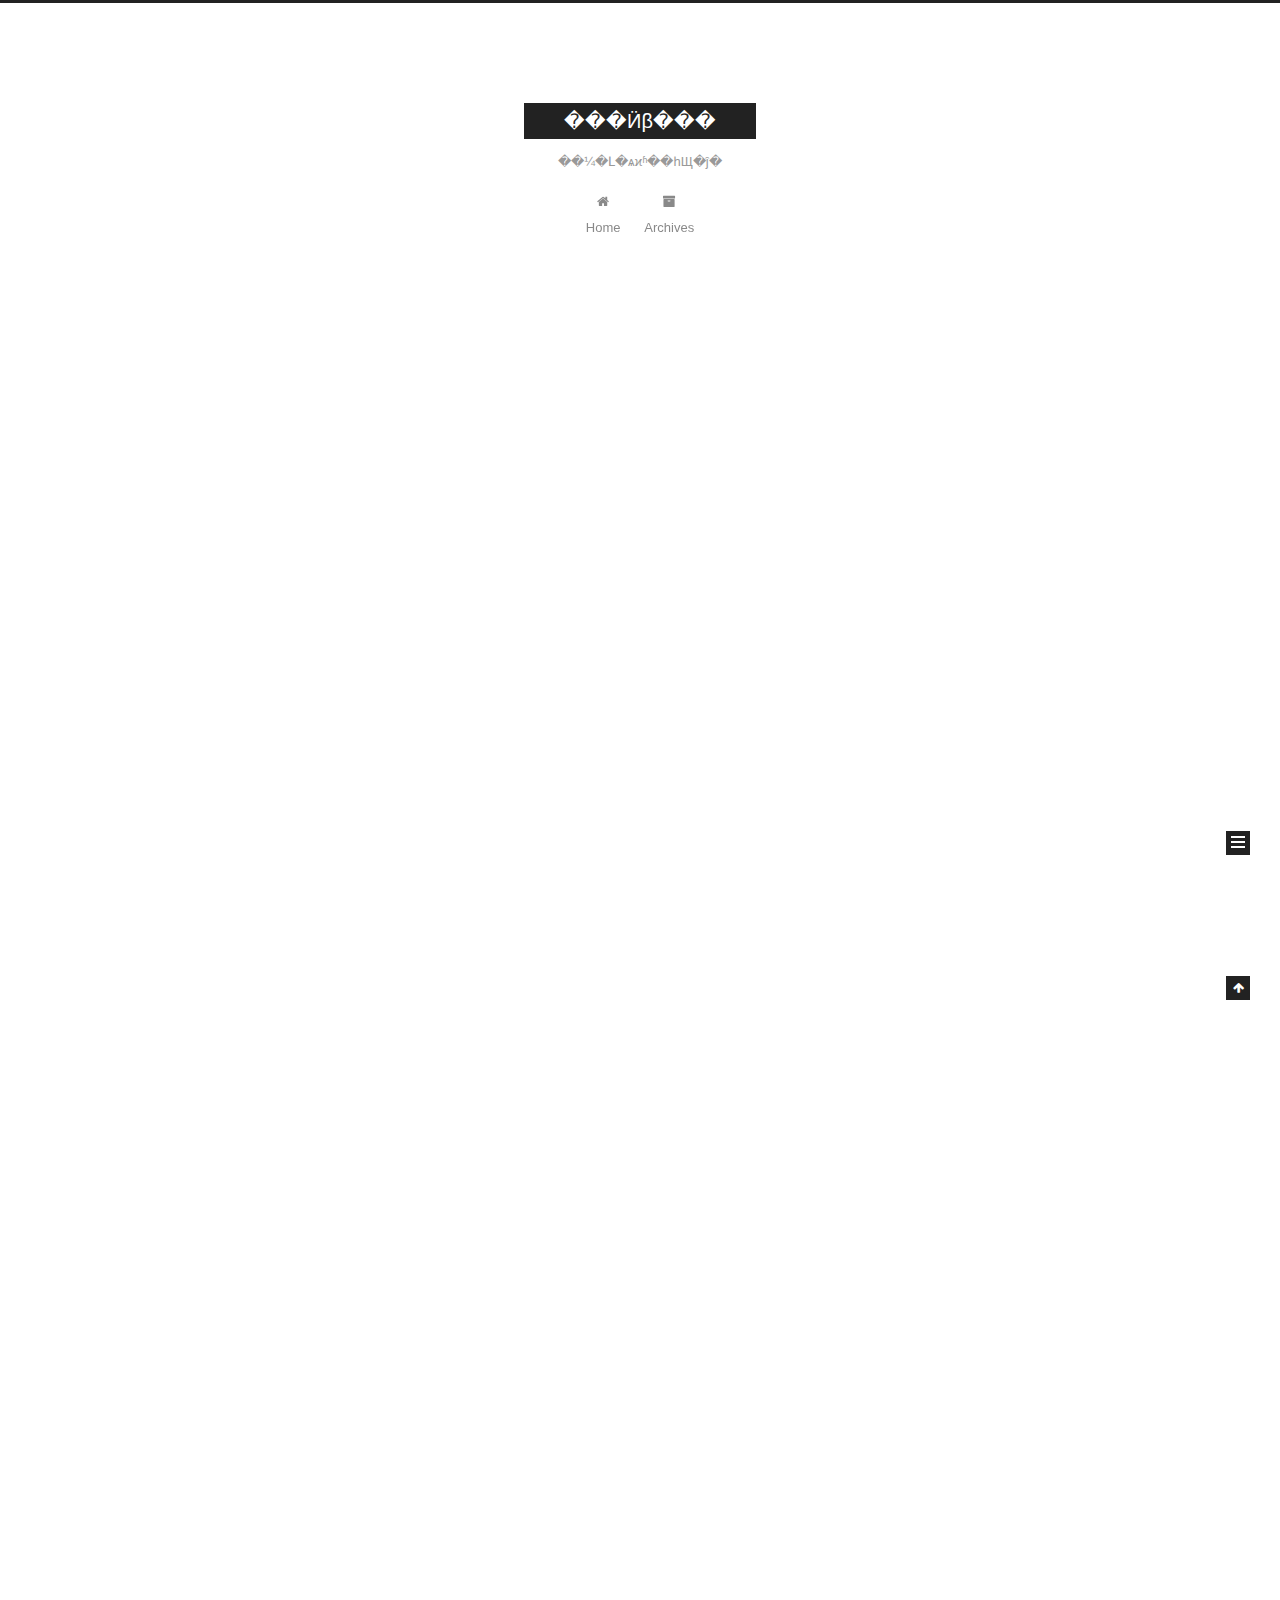
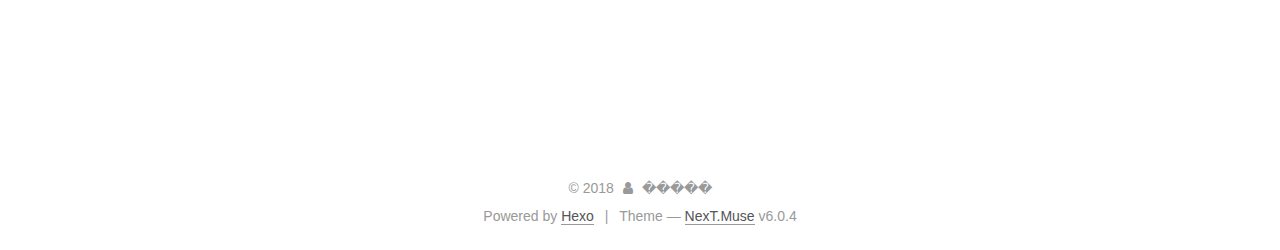
==== commit cf592fc0: "Site updated: 2018-02-12 21:40:54" ====
--- a/index.html
+++ b/index.html
@@ -5,7 +5,7 @@
   
 
 
-<html class="theme-next muse use-motion" lang="">
+<html class="theme-next muse use-motion" lang="zh-Hans">
 <head>
   <meta charset="UTF-8"/>
 <meta http-equiv="X-UA-Compatible" content="IE=edge" />
@@ -103,12 +103,16 @@
   <meta name="keywords" content="Hexo, NexT" />
 
 
+<meta name="description" content="��������ţ����ǰѱ��˺ȿ��ȵĹ��򣬶����ڹ����ϵġ�">
 <meta property="og:type" content="website">
-<meta property="og:title" content="Hexo">
+<meta property="og:title" content="���Ӥβ���">
 <meta property="og:url" content="http://yoursite.com/index.html">
-<meta property="og:site_name" content="Hexo">
+<meta property="og:site_name" content="���Ӥβ���">
+<meta property="og:description" content="��������ţ����ǰѱ��˺ȿ��ȵĹ��򣬶����ڹ����ϵġ�">
+<meta property="og:locale" content="zh-Hans">
 <meta name="twitter:card" content="summary">
-<meta name="twitter:title" content="Hexo">
+<meta name="twitter:title" content="���Ӥβ���">
+<meta name="twitter:description" content="��������ţ����ǰѱ��˺ȿ��ȵĹ��򣬶����ڹ����ϵġ�">
 
 
 
@@ -124,7 +128,7 @@
     sidebar: "",
   };
 </script>
-  <title>Hexo</title>
+  <title>���Ӥβ���</title>
   
 
 
@@ -164,7 +168,7 @@
 
 </head>
 
-<body itemscope itemtype="http://schema.org/WebPage" lang="">
+<body itemscope itemtype="http://schema.org/WebPage" lang="zh-Hans">
 
   
   
@@ -183,12 +187,12 @@
     <div class="custom-logo-site-title">
       <a href="/"  class="brand" rel="start">
         <span class="logo-line-before"><i></i></span>
-        <span class="site-title">Hexo</span>
+        <span class="site-title">���Ӥβ���</span>
         <span class="logo-line-after"><i></i></span>
       </a>
     </div>
       
-        <p class="site-subtitle"></p>
+        <p class="site-subtitle">��¼�Լ�ѧϰʱ��һЩ�ĵ�</p>
       
   </div>
 
@@ -260,16 +264,139 @@
   
   
   <div class="post-block">
-    <link itemprop="mainEntityOfPage" href="http://yoursite.com/2018/02/11/artic-title/">
+    <link itemprop="mainEntityOfPage" href="http://yoursite.com/2018/02/12/我的第一篇博客/">
 
     <span hidden itemprop="author" itemscope itemtype="http://schema.org/Person">
-      <meta itemprop="name" content="John Doe">
+      <meta itemprop="name" content="�����">
       <meta itemprop="description" content="">
       <meta itemprop="image" content="/images/avatar.gif">
     </span>
 
     <span hidden itemprop="publisher" itemscope itemtype="http://schema.org/Organization">
-      <meta itemprop="name" content="Hexo">
+      <meta itemprop="name" content="���Ӥβ���">
+    </span>
+
+    
+      <header class="post-header">
+
+        
+        
+          <h1 class="post-title" itemprop="name headline">
+                
+                <a class="post-title-link" href="/2018/02/12/我的第一篇博客/" itemprop="url">我的第一篇博客</a></h1>
+        
+
+        <div class="post-meta">
+          <span class="post-time">
+            
+              <span class="post-meta-item-icon">
+                <i class="fa fa-calendar-o"></i>
+              </span>
+              
+                <span class="post-meta-item-text">Posted on</span>
+              
+              <time title="Post created" itemprop="dateCreated datePublished" datetime="2018-02-12T21:27:12+08:00">2018-02-12</time>
+            
+
+            
+            
+
+            
+          </span>
+
+          
+
+          
+            
+          
+
+          
+          
+
+          
+
+          
+
+          
+
+        </div>
+      </header>
+    
+
+    
+    
+    
+    <div class="post-body" itemprop="articleBody">
+
+      
+      
+
+      
+        
+          
+            
+          
+        
+      
+    </div>
+
+    
+
+    
+    
+    
+
+    
+
+    
+
+    
+
+    <footer class="post-footer">
+      
+
+      
+
+      
+
+      
+      
+        <div class="post-eof"></div>
+      
+    </footer>
+  </div>
+  
+  
+  
+  </article>
+
+
+    
+      
+
+  
+
+  
+  
+  
+
+  
+
+  <article class="post post-type-normal" itemscope itemtype="http://schema.org/Article">
+  
+  
+  
+  <div class="post-block">
+    <link itemprop="mainEntityOfPage" href="http://yoursite.com/2018/02/11/artic-title/">
+
+    <span hidden itemprop="author" itemscope itemtype="http://schema.org/Person">
+      <meta itemprop="name" content="�����">
+      <meta itemprop="description" content="">
+      <meta itemprop="image" content="/images/avatar.gif">
+    </span>
+
+    <span hidden itemprop="publisher" itemscope itemtype="http://schema.org/Organization">
+      <meta itemprop="name" content="���Ӥβ���">
     </span>
 
     
@@ -386,13 +513,13 @@
     <link itemprop="mainEntityOfPage" href="http://yoursite.com/2018/02/11/hello-world/">
 
     <span hidden itemprop="author" itemscope itemtype="http://schema.org/Person">
-      <meta itemprop="name" content="John Doe">
+      <meta itemprop="name" content="�����">
       <meta itemprop="description" content="">
       <meta itemprop="image" content="/images/avatar.gif">
     </span>
 
     <span hidden itemprop="publisher" itemscope itemtype="http://schema.org/Organization">
-      <meta itemprop="name" content="Hexo">
+      <meta itemprop="name" content="���Ӥβ���">
     </span>
 
     
@@ -532,8 +659,8 @@
         <div class="site-overview">
           <div class="site-author motion-element" itemprop="author" itemscope itemtype="http://schema.org/Person">
             
-              <p class="site-author-name" itemprop="name">John Doe</p>
-              <p class="site-description motion-element" itemprop="description"></p>
+              <p class="site-author-name" itemprop="name">�����</p>
+              <p class="site-description motion-element" itemprop="description">��������ţ����ǰѱ��˺ȿ��ȵĹ��򣬶����ڹ����ϵġ�</p>
           </div>
 
           
@@ -543,7 +670,7 @@
                 
                   <a href="/archives/">
                 
-                    <span class="site-state-item-count">2</span>
+                    <span class="site-state-item-count">3</span>
                     <span class="site-state-item-name">posts</span>
                   </a>
                 </div>
@@ -591,7 +718,7 @@
   <span class="with-love">
     <i class="fa fa-user"></i>
   </span>
-  <span class="author" itemprop="copyrightHolder">John Doe</span>
+  <span class="author" itemprop="copyrightHolder">�����</span>
 
   
 
--- a/css/main.css
+++ b/css/main.css
@@ -1819,7 +1819,7 @@
   width: 4px;
   height: 4px;
   border-radius: 50%;
-  background: #7ddbff;
+  background: #14ffa6;
 }
 .links-of-blogroll {
   font-size: 13px;
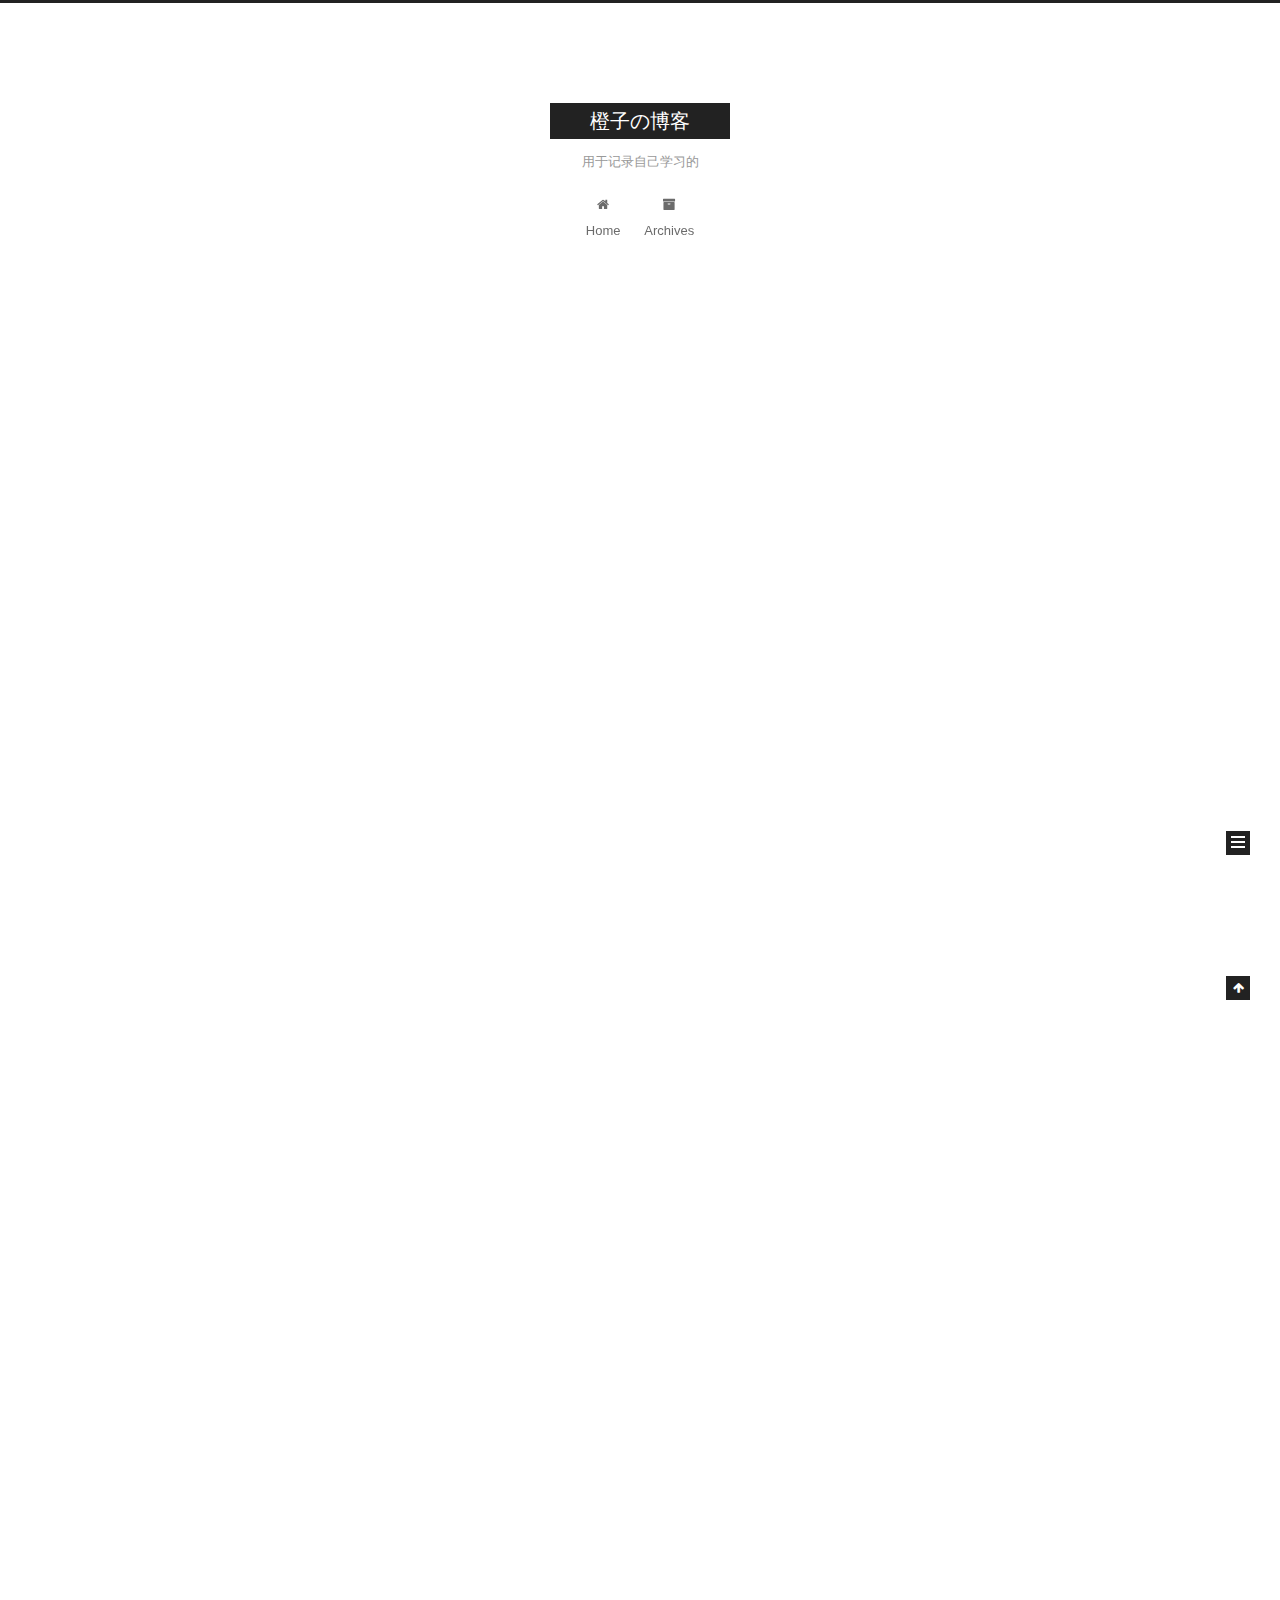
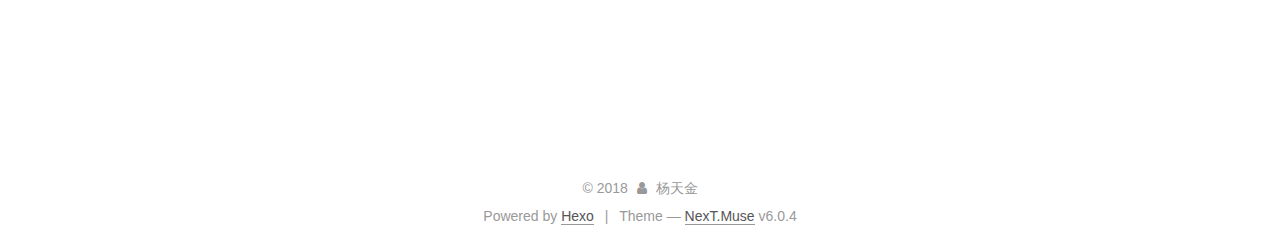
==== commit c144ba17: "Site updated: 2018-02-12 21:47:24" ====
--- a/index.html
+++ b/index.html
@@ -103,16 +103,16 @@
   <meta name="keywords" content="Hexo, NexT" />
 
 
-<meta name="description" content="��������ţ����ǰѱ��˺ȿ��ȵĹ��򣬶����ڹ����ϵġ�">
+<meta name="description" content="你想成幸福的人，你就得学会吃苦">
 <meta property="og:type" content="website">
-<meta property="og:title" content="���Ӥβ���">
+<meta property="og:title" content="橙子の博客">
 <meta property="og:url" content="http://yoursite.com/index.html">
-<meta property="og:site_name" content="���Ӥβ���">
-<meta property="og:description" content="��������ţ����ǰѱ��˺ȿ��ȵĹ��򣬶����ڹ����ϵġ�">
+<meta property="og:site_name" content="橙子の博客">
+<meta property="og:description" content="你想成幸福的人，你就得学会吃苦">
 <meta property="og:locale" content="zh-Hans">
 <meta name="twitter:card" content="summary">
-<meta name="twitter:title" content="���Ӥβ���">
-<meta name="twitter:description" content="��������ţ����ǰѱ��˺ȿ��ȵĹ��򣬶����ڹ����ϵġ�">
+<meta name="twitter:title" content="橙子の博客">
+<meta name="twitter:description" content="你想成幸福的人，你就得学会吃苦">
 
 
 
@@ -128,7 +128,7 @@
     sidebar: "",
   };
 </script>
-  <title>���Ӥβ���</title>
+  <title>橙子の博客</title>
   
 
 
@@ -187,12 +187,12 @@
     <div class="custom-logo-site-title">
       <a href="/"  class="brand" rel="start">
         <span class="logo-line-before"><i></i></span>
-        <span class="site-title">���Ӥβ���</span>
+        <span class="site-title">橙子の博客</span>
         <span class="logo-line-after"><i></i></span>
       </a>
     </div>
       
-        <p class="site-subtitle">��¼�Լ�ѧϰʱ��һЩ�ĵ�</p>
+        <p class="site-subtitle">用于记录自己学习的</p>
       
   </div>
 
@@ -267,13 +267,13 @@
     <link itemprop="mainEntityOfPage" href="http://yoursite.com/2018/02/12/我的第一篇博客/">
 
     <span hidden itemprop="author" itemscope itemtype="http://schema.org/Person">
-      <meta itemprop="name" content="�����">
+      <meta itemprop="name" content="杨天金">
       <meta itemprop="description" content="">
       <meta itemprop="image" content="/images/avatar.gif">
     </span>
 
     <span hidden itemprop="publisher" itemscope itemtype="http://schema.org/Organization">
-      <meta itemprop="name" content="���Ӥβ���">
+      <meta itemprop="name" content="橙子の博客">
     </span>
 
     
@@ -390,13 +390,13 @@
     <link itemprop="mainEntityOfPage" href="http://yoursite.com/2018/02/11/artic-title/">
 
     <span hidden itemprop="author" itemscope itemtype="http://schema.org/Person">
-      <meta itemprop="name" content="�����">
+      <meta itemprop="name" content="杨天金">
       <meta itemprop="description" content="">
       <meta itemprop="image" content="/images/avatar.gif">
     </span>
 
     <span hidden itemprop="publisher" itemscope itemtype="http://schema.org/Organization">
-      <meta itemprop="name" content="���Ӥβ���">
+      <meta itemprop="name" content="橙子の博客">
     </span>
 
     
@@ -513,13 +513,13 @@
     <link itemprop="mainEntityOfPage" href="http://yoursite.com/2018/02/11/hello-world/">
 
     <span hidden itemprop="author" itemscope itemtype="http://schema.org/Person">
-      <meta itemprop="name" content="�����">
+      <meta itemprop="name" content="杨天金">
       <meta itemprop="description" content="">
       <meta itemprop="image" content="/images/avatar.gif">
     </span>
 
     <span hidden itemprop="publisher" itemscope itemtype="http://schema.org/Organization">
-      <meta itemprop="name" content="���Ӥβ���">
+      <meta itemprop="name" content="橙子の博客">
     </span>
 
     
@@ -659,8 +659,8 @@
         <div class="site-overview">
           <div class="site-author motion-element" itemprop="author" itemscope itemtype="http://schema.org/Person">
             
-              <p class="site-author-name" itemprop="name">�����</p>
-              <p class="site-description motion-element" itemprop="description">��������ţ����ǰѱ��˺ȿ��ȵĹ��򣬶����ڹ����ϵġ�</p>
+              <p class="site-author-name" itemprop="name">杨天金</p>
+              <p class="site-description motion-element" itemprop="description">你想成幸福的人，你就得学会吃苦</p>
           </div>
 
           
@@ -718,7 +718,7 @@
   <span class="with-love">
     <i class="fa fa-user"></i>
   </span>
-  <span class="author" itemprop="copyrightHolder">�����</span>
+  <span class="author" itemprop="copyrightHolder">杨天金</span>
 
   
 
--- a/css/main.css
+++ b/css/main.css
@@ -1819,7 +1819,7 @@
   width: 4px;
   height: 4px;
   border-radius: 50%;
-  background: #14ffa6;
+  background: #420111;
 }
 .links-of-blogroll {
   font-size: 13px;
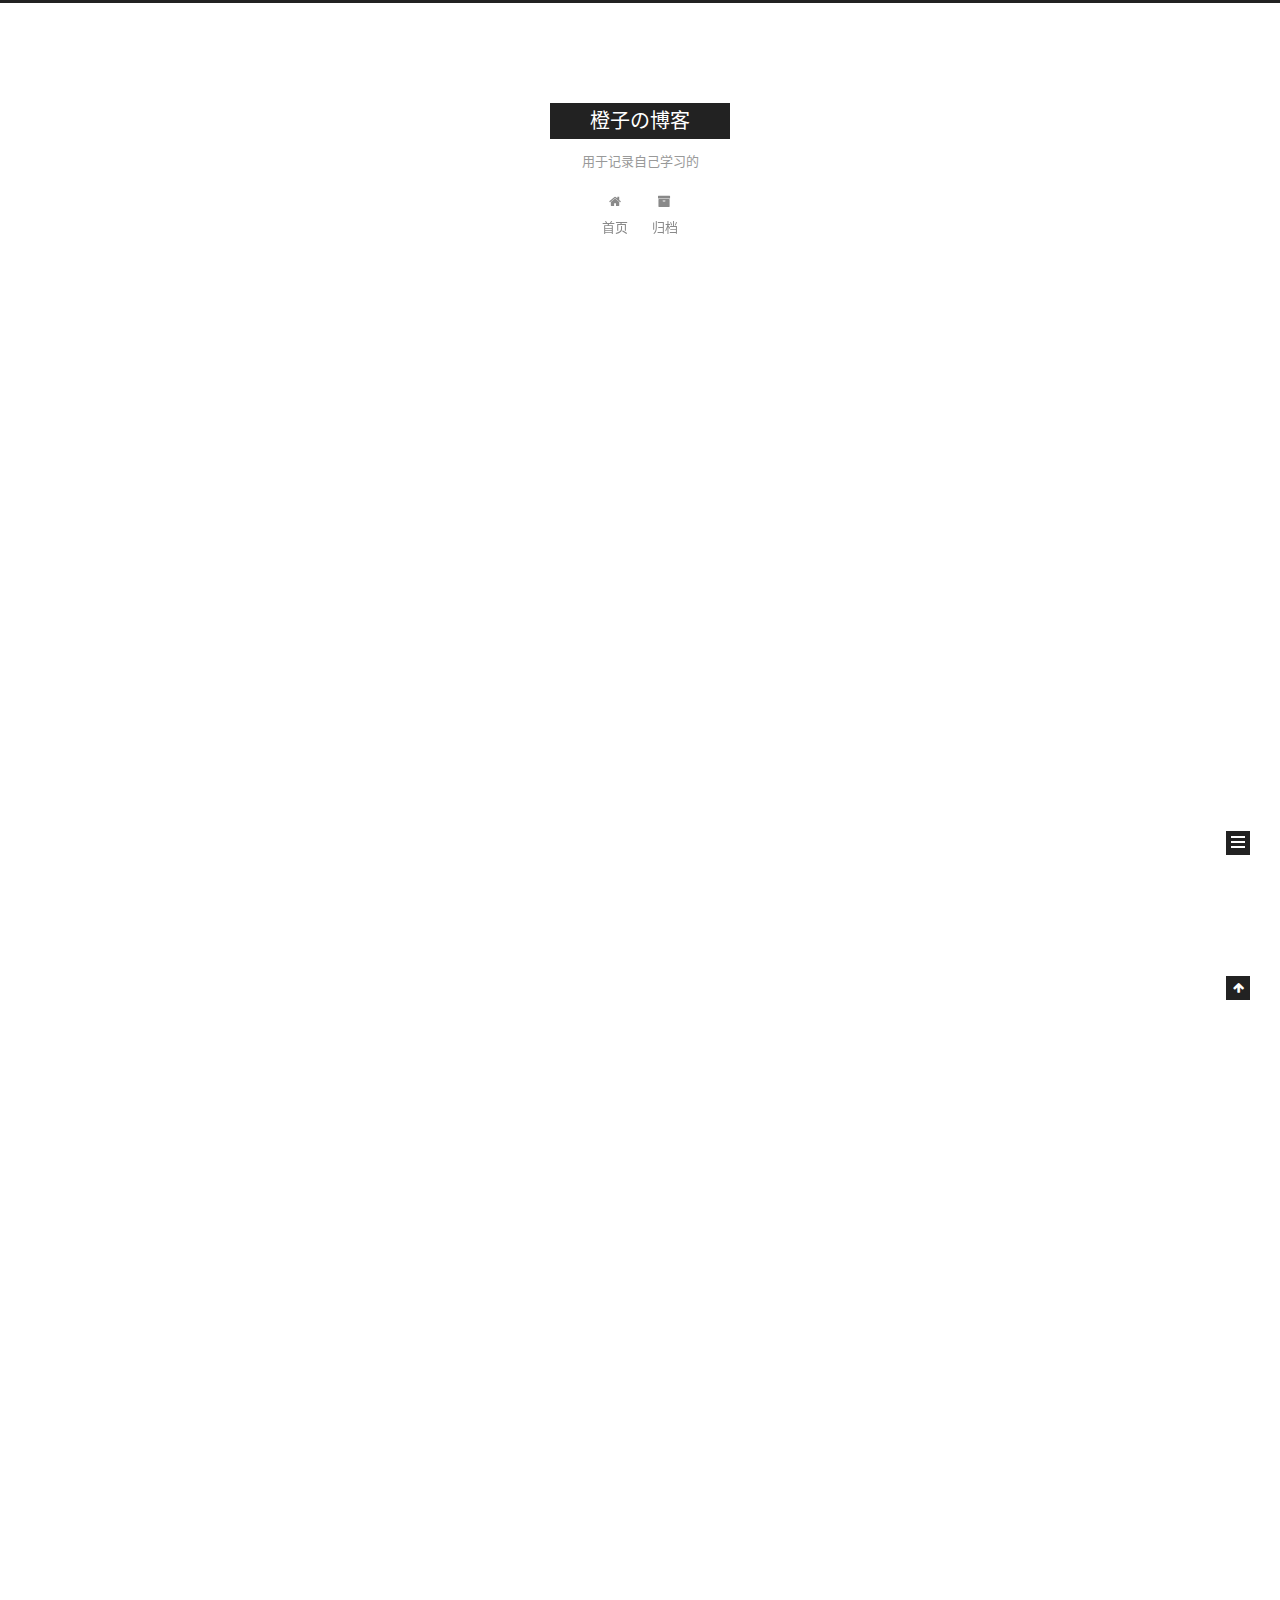
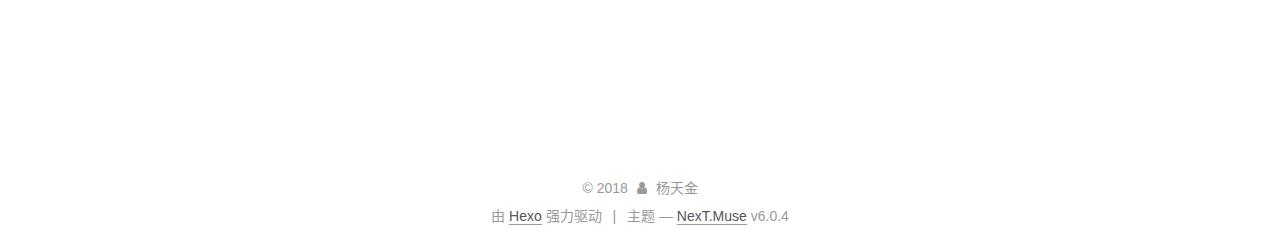
==== commit 58e5ba79: "Site updated: 2018-02-12 21:48:54" ====
--- a/index.html
+++ b/index.html
@@ -5,7 +5,7 @@
   
 
 
-<html class="theme-next muse use-motion" lang="zh-Hans">
+<html class="theme-next muse use-motion" lang="zh-CN">
 <head>
   <meta charset="UTF-8"/>
 <meta http-equiv="X-UA-Compatible" content="IE=edge" />
@@ -109,7 +109,7 @@
 <meta property="og:url" content="http://yoursite.com/index.html">
 <meta property="og:site_name" content="橙子の博客">
 <meta property="og:description" content="你想成幸福的人，你就得学会吃苦">
-<meta property="og:locale" content="zh-Hans">
+<meta property="og:locale" content="zh-CN">
 <meta name="twitter:card" content="summary">
 <meta name="twitter:title" content="橙子の博客">
 <meta name="twitter:description" content="你想成幸福的人，你就得学会吃苦">
@@ -168,7 +168,7 @@
 
 </head>
 
-<body itemscope itemtype="http://schema.org/WebPage" lang="zh-Hans">
+<body itemscope itemtype="http://schema.org/WebPage" lang="zh-CN">
 
   
   
@@ -214,13 +214,13 @@
         
         <li class="menu-item menu-item-home">
           <a href="/" rel="section">
-            <i class="menu-item-icon fa fa-fw fa-home"></i> <br />Home</a>
+            <i class="menu-item-icon fa fa-fw fa-home"></i> <br />首页</a>
         </li>
       
         
         <li class="menu-item menu-item-archives">
           <a href="/archives/" rel="section">
-            <i class="menu-item-icon fa fa-fw fa-archive"></i> <br />Archives</a>
+            <i class="menu-item-icon fa fa-fw fa-archive"></i> <br />归档</a>
         </li>
       
 
@@ -293,9 +293,9 @@
                 <i class="fa fa-calendar-o"></i>
               </span>
               
-                <span class="post-meta-item-text">Posted on</span>
-              
-              <time title="Post created" itemprop="dateCreated datePublished" datetime="2018-02-12T21:27:12+08:00">2018-02-12</time>
+                <span class="post-meta-item-text">发表于</span>
+              
+              <time title="创建于" itemprop="dateCreated datePublished" datetime="2018-02-12T21:27:12+08:00">2018-02-12</time>
             
 
             
@@ -416,9 +416,9 @@
                 <i class="fa fa-calendar-o"></i>
               </span>
               
-                <span class="post-meta-item-text">Posted on</span>
-              
-              <time title="Post created" itemprop="dateCreated datePublished" datetime="2018-02-11T19:11:58+08:00">2018-02-11</time>
+                <span class="post-meta-item-text">发表于</span>
+              
+              <time title="创建于" itemprop="dateCreated datePublished" datetime="2018-02-11T19:11:58+08:00">2018-02-11</time>
             
 
             
@@ -539,9 +539,9 @@
                 <i class="fa fa-calendar-o"></i>
               </span>
               
-                <span class="post-meta-item-text">Posted on</span>
-              
-              <time title="Post created" itemprop="dateCreated datePublished" datetime="2018-02-11T15:10:12+08:00">2018-02-11</time>
+                <span class="post-meta-item-text">发表于</span>
+              
+              <time title="创建于" itemprop="dateCreated datePublished" datetime="2018-02-11T15:10:12+08:00">2018-02-11</time>
             
 
             
@@ -671,7 +671,7 @@
                   <a href="/archives/">
                 
                     <span class="site-state-item-count">3</span>
-                    <span class="site-state-item-name">posts</span>
+                    <span class="site-state-item-name">日志</span>
                   </a>
                 </div>
               
@@ -728,7 +728,7 @@
 
 
 
-  <div class="powered-by">Powered by <a class="theme-link" target="_blank" href="https://hexo.io">Hexo</a></div>
+  <div class="powered-by">由 <a class="theme-link" target="_blank" href="https://hexo.io">Hexo</a> 强力驱动</div>
 
 
 
@@ -736,7 +736,7 @@
 
 
 
-  <div class="theme-info">Theme &mdash; <a class="theme-link" target="_blank" href="https://github.com/theme-next/hexo-theme-next">NexT.Muse</a> v6.0.4</div>
+  <div class="theme-info">主题 &mdash; <a class="theme-link" target="_blank" href="https://github.com/theme-next/hexo-theme-next">NexT.Muse</a> v6.0.4</div>
 
 
 
--- a/css/main.css
+++ b/css/main.css
@@ -1819,7 +1819,7 @@
   width: 4px;
   height: 4px;
   border-radius: 50%;
-  background: #420111;
+  background: #cc16aa;
 }
 .links-of-blogroll {
   font-size: 13px;
